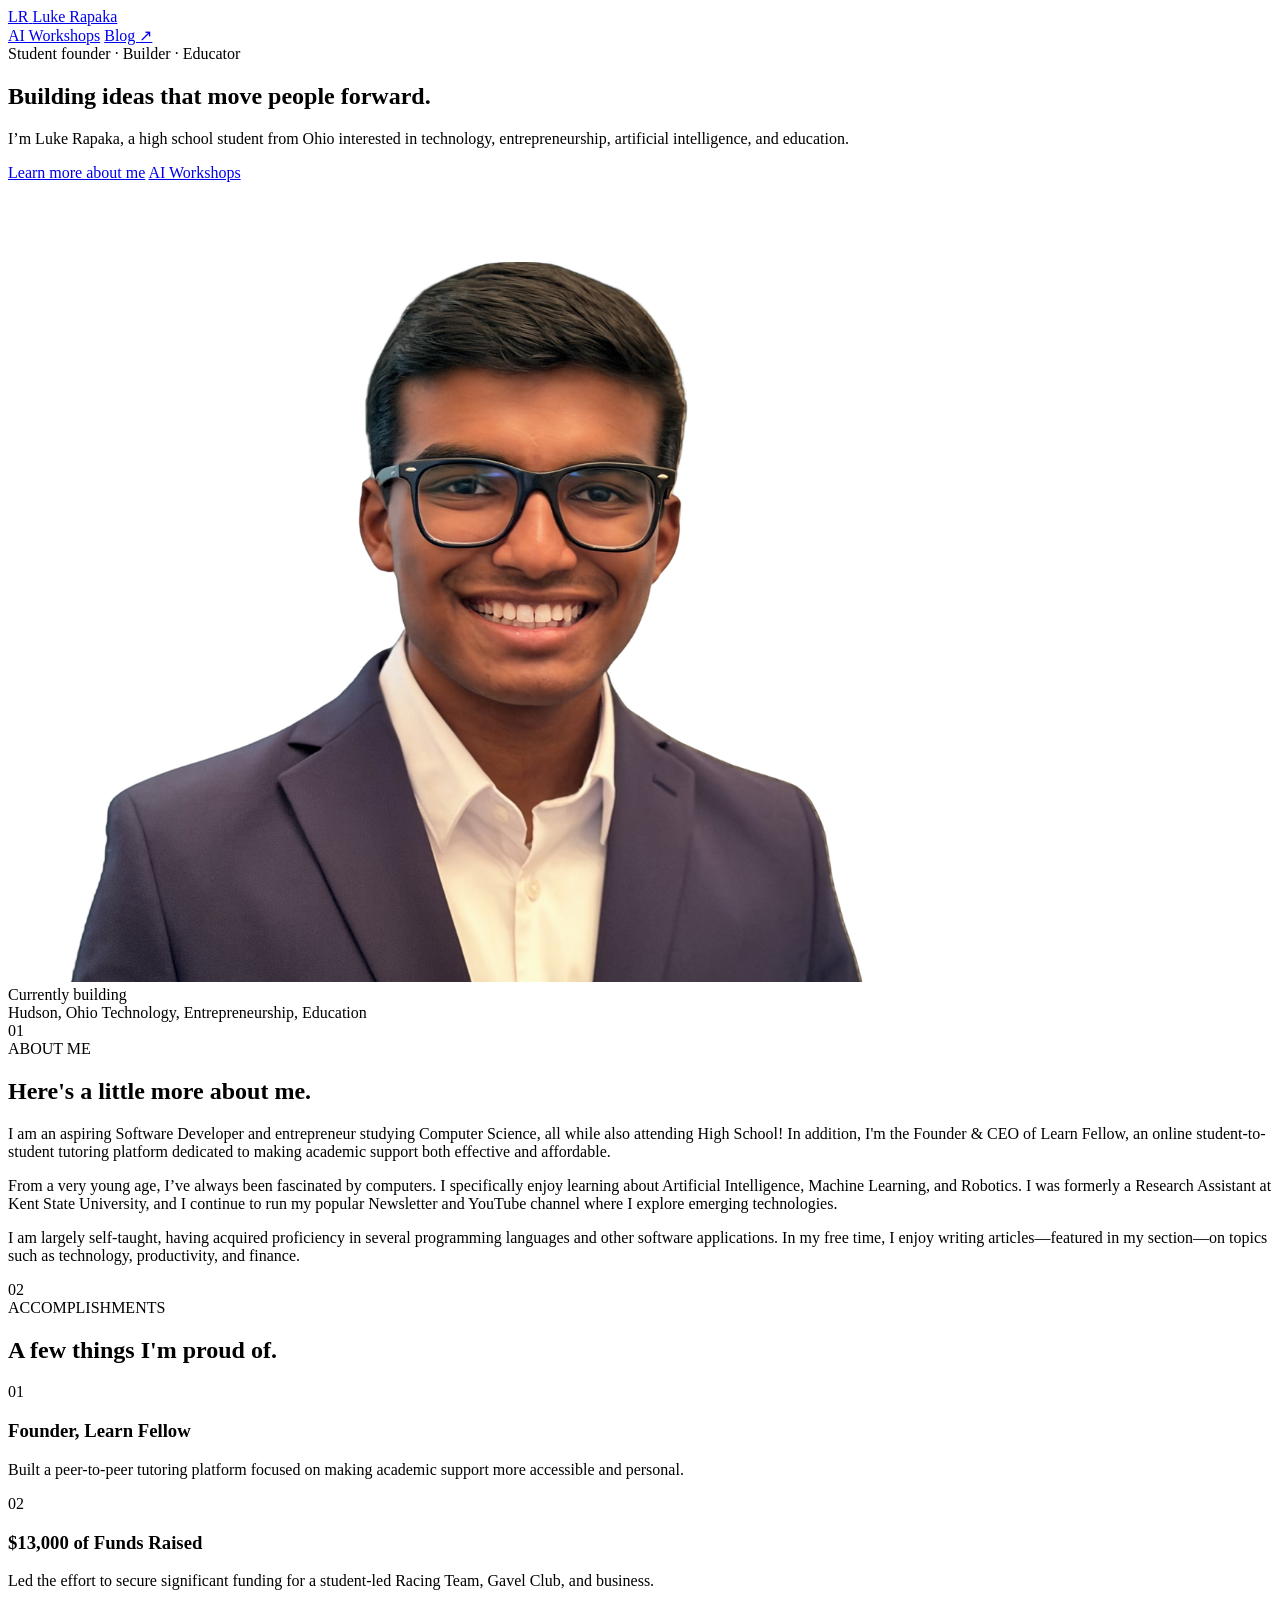
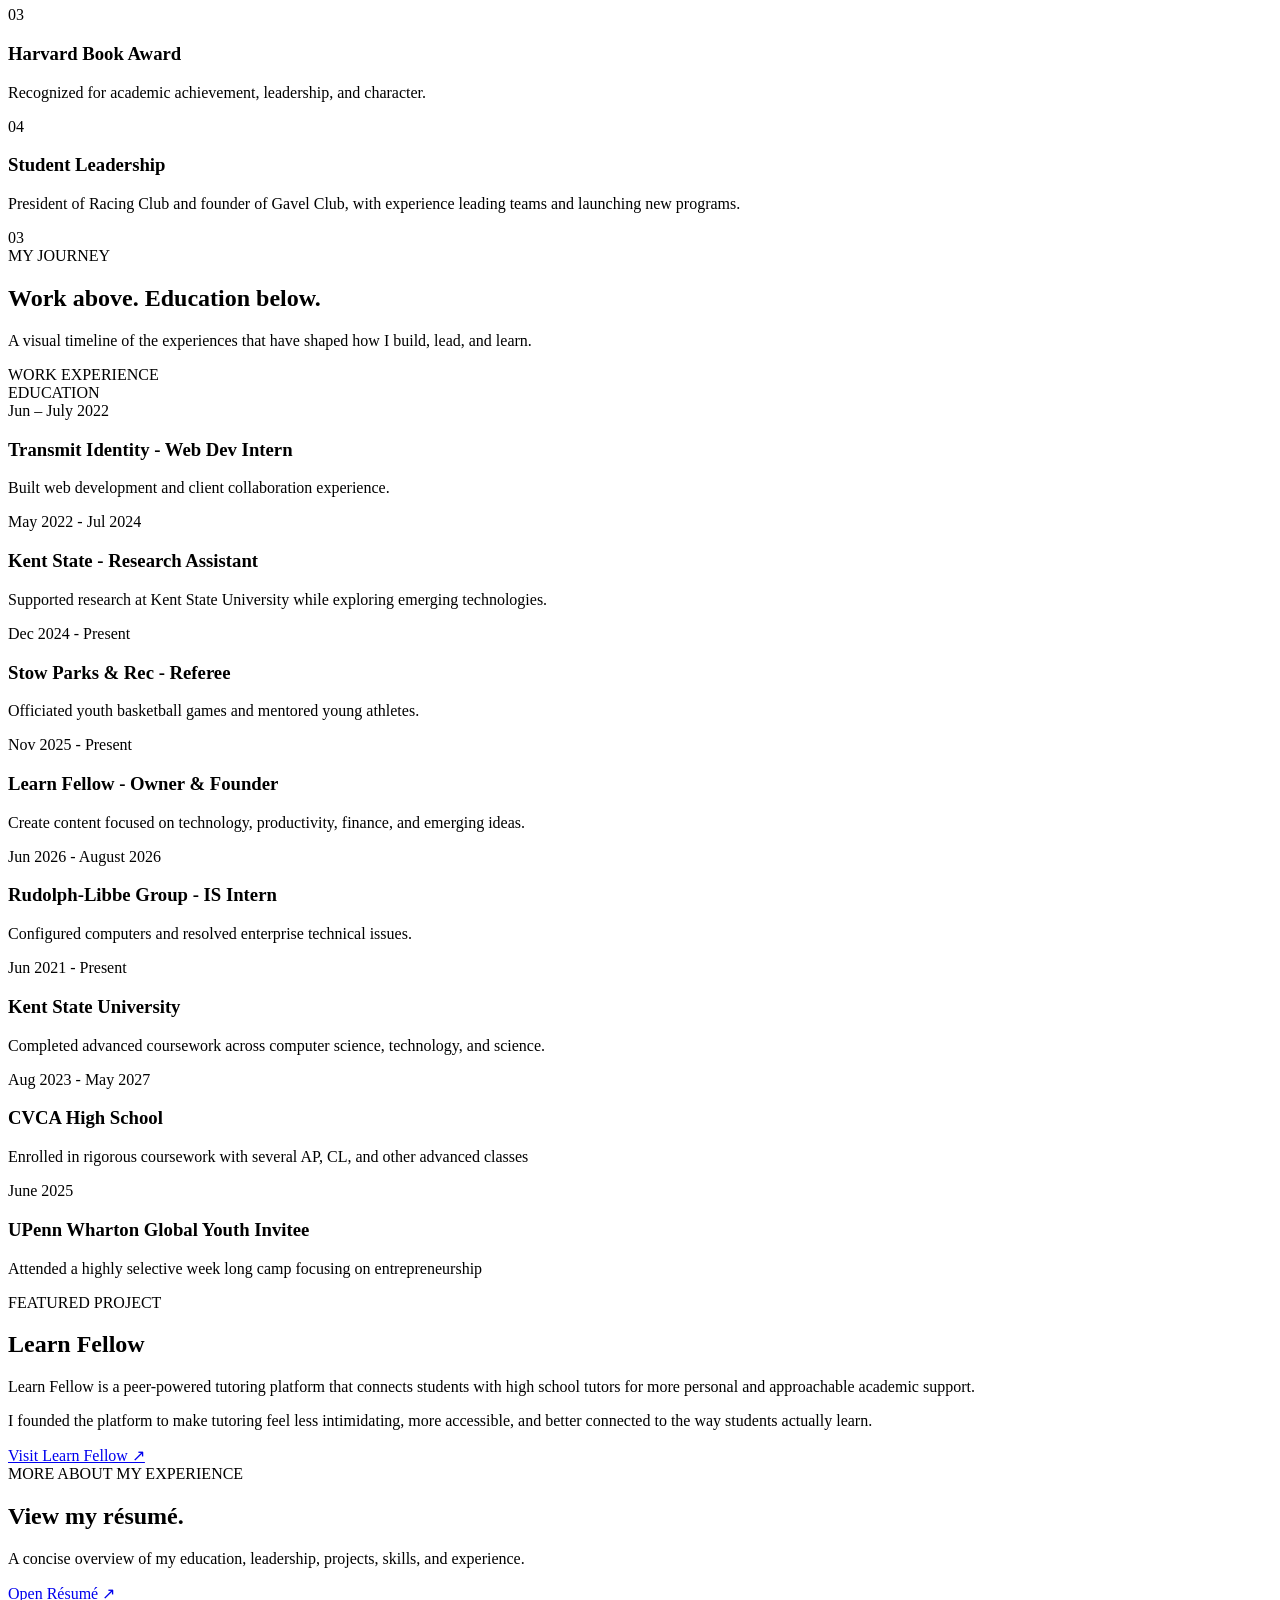
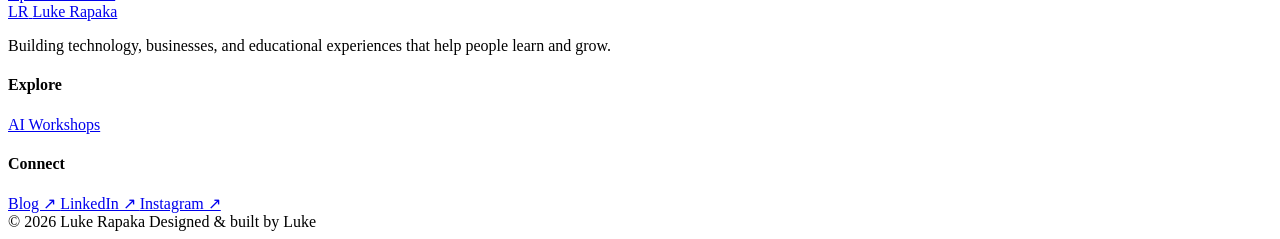
==== index.html @ b5f734d9 "Add files via upload" ====
<!DOCTYPE html>
<html lang="en">
<head>
  <meta charset="UTF-8" />
  <meta name="viewport" content="width=device-width, initial-scale=1.0" />
  <meta name="description" content="Luke Rapaka — student founder, builder, and educator." />
  <title>Luke Rapaka</title>

  <link rel="preconnect" href="https://fonts.googleapis.com" />
  <link rel="preconnect" href="https://fonts.gstatic.com" crossorigin />
  <link href="https://fonts.googleapis.com/css2?family=DM+Sans:wght@400;500;600;700&family=Space+Grotesk:wght@500;600;700&display=swap" rel="stylesheet" />
  <link rel="stylesheet" href="CSS/styles.css" />
</head>

<body>
  <div class="cursor-glow" aria-hidden="true"></div>

  <header class="site-header">
    <a class="brand" href="#top" aria-label="Luke Rapaka home">
      <span class="brand-mark">LR</span>
      <span>Luke Rapaka</span>
    </a>

    <nav>
      <a href="Pages/workshops.html">AI Workshops</a>
      <a href="https://lukearapaka.medium.com/" target="_blank" rel="noopener noreferrer">Blog ↗</a>
    </nav>
  </header>

  <main id="top">
    <section class="hero section-shell">
      <div class="hero-grid"></div>
      <div class="hero-orb orb-one"></div>
      <div class="hero-orb orb-two"></div>

      <div class="hero-content reveal">
        <div class="eyebrow">Student founder · Builder · Educator</div>

        <h1>
          Building ideas that
          <span>move people forward.</span>
        </h1>

        <p>
          I’m Luke Rapaka, a high school student from Ohio interested in
          technology, entrepreneurship, artificial intelligence, and education.
        </p>

        <div class="hero-actions">
          <a class="button button-primary" href="#about">Learn more about me</a>
          <a class="button button-secondary" href="workshops.html">AI Workshops</a>
        </div>
      </div>

      <div class="hero-profile reveal" data-delay="120">
        <div class="profile-frame">
          <div class="profile-accent profile-accent-one"></div>
          <div class="profile-accent profile-accent-two"></div>

          <!-- Put your photo in this folder and name it profile.jpg -->
          <img src="profile.png" alt="Portrait of Luke Rapaka" />

          <div class="profile-badge">
            <span class="profile-status"></span>
            Currently building
          </div>
        </div>

        <div class="profile-caption">
          <span>Hudson, Ohio</span>
          <span>Technology, Entrepreneurship, Education</span>
        </div>
      </div>
    </section>

    <section id="about" class="section section-shell">
      <div class="section-number reveal">01</div>

      <div class="split-layout">
        <div class="section-heading reveal">
          <span class="section-label">ABOUT ME</span>
          <h2>Here's a little more about me.</h2>
        </div>

        <div class="section-copy reveal" data-delay="100">
          <p class="lead">
            I am an aspiring Software Developer and entrepreneur studying Computer Science, all while also attending High School! In addition, I'm the Founder & CEO of Learn Fellow, an online student-to-student tutoring platform dedicated to making academic support both effective and affordable.

          </p>

          <p>
            From a very young age, I’ve always been fascinated by computers. I specifically enjoy learning about Artificial Intelligence, Machine Learning, and Robotics. I was formerly a Research Assistant at Kent State University, and I continue to run my popular Newsletter and YouTube channel where I explore emerging technologies.


          </p>

          <p>
            I am largely self-taught, having acquired proficiency in several programming languages and other software applications. In my free time, I enjoy writing articles—featured in my section—on topics such as technology, productivity, and finance.


          </p>
        </div>
      </div>
    </section>

    <section class="section section-shell accomplishments">
      <div class="section-number reveal">02</div>

      <div class="section-heading narrow reveal">
        <span class="section-label">ACCOMPLISHMENTS</span>
        <h2>A few things I'm proud of.</h2>
      </div>

      <div class="accomplishment-grid">
        <article class="accomplishment-card reveal">
          <span class="card-index">01</span>
          <h3>Founder, Learn Fellow</h3>
          <p>
            Built a peer-to-peer tutoring platform focused on making academic
            support more accessible and personal.
          </p>
        </article>

        <article class="accomplishment-card reveal" data-delay="70">
          <span class="card-index">02</span>
          <h3>$13,000 of Funds Raised</h3>
          <p>
            Led the effort to secure significant funding for a student-led
            Racing Team, Gavel Club, and business.
          </p>
        </article>

        <article class="accomplishment-card reveal" data-delay="140">
          <span class="card-index">03</span>
          <h3>Harvard Book Award</h3>
          <p>
            Recognized for academic achievement, leadership, and character.
          </p>
        </article>

        <article class="accomplishment-card reveal" data-delay="210">
          <span class="card-index">04</span>
          <h3>Student Leadership</h3>
          <p>
            President of Racing Club and founder of Gavel Club, with experience
            leading teams and launching new programs.
          </p>
        </article>
      </div>
    </section>


    <section class="timeline-section section-shell">
      <div class="section-number reveal">03</div>

      <div class="section-heading narrow reveal">
        <span class="section-label">MY JOURNEY</span>
        <h2>Work above. Education below.</h2>
        <p class="timeline-intro">
          A visual timeline of the experiences that have shaped how I build,
          lead, and learn.
        </p>
      </div>

      <div class="dual-timeline reveal" data-delay="100">
        <div class="timeline-label timeline-label-work">WORK EXPERIENCE</div>
        <div class="timeline-label timeline-label-education">EDUCATION</div>

        <div class="timeline-axis" aria-hidden="true"></div>

        <article class="timeline-event work-event event-1">
          <div class="event-card">
            <span class="event-date">Jun – July 2022</span>
            <h3>Transmit Identity - Web Dev Intern</h3>
            <p>Built web development and client collaboration experience.</p>
          </div>
          <div class="event-stem"></div>
          <div class="event-dot"></div>
        </article>

        <article class="timeline-event work-event event-2">
          <div class="event-card">
            <span class="event-date">May 2022 - Jul 2024</span>
            <h3>Kent State - Research Assistant</h3>
            <p>Supported research at Kent State University while exploring emerging technologies.</p>
          </div>
          <div class="event-stem"></div>
          <div class="event-dot"></div>
        </article>

        <article class="timeline-event work-event event-3">
          <div class="event-card">
            <span class="event-date">Dec 2024 - Present</span>
            <h3>Stow Parks & Rec - Referee</h3>
            <p>Officiated youth basketball games and mentored young athletes.</p>
          </div>
          <div class="event-stem"></div>
          <div class="event-dot"></div>
        </article>

        <article class="timeline-event work-event event-4">
          <div class="event-card">
            <span class="event-date">Nov 2025 - Present</span>
            <h3>Learn Fellow - Owner & Founder</h3>
            <p>Create content focused on technology, productivity, finance, and emerging ideas.</p>
          </div>
          <div class="event-stem"></div>
          <div class="event-dot"></div>
        </article>

        <article class="timeline-event work-event event-5">
          <div class="event-card">
            <span class="event-date">Jun 2026 - August 2026</span>
            <h3>Rudolph-Libbe Group - IS Intern</h3>
            <p>Configured computers and resolved enterprise technical issues.</p>
          </div>
          <div class="event-stem"></div>
          <div class="event-dot"></div>
        </article>

     

        <article class="timeline-event education-event event-2">
          <div class="event-dot"></div>
          <div class="event-stem"></div>
          <div class="event-card">
            <span class="event-date">Jun 2021 - Present</span>
            <h3>Kent State University</h3>
            <p>Completed advanced coursework across computer science, technology, and science.</p>
          </div>
        </article>

        <article class="timeline-event education-event event-3">
          <div class="event-dot"></div>
          <div class="event-stem"></div>
          <div class="event-card">
            <span class="event-date">Aug 2023 - May 2027</span>
            <h3>CVCA High School</h3>
            <p>Enrolled in rigorous coursework with several AP, CL, and other advanced classes</p>
          </div>
        </article>

        <article class="timeline-event education-event event-4">
          <div class="event-dot"></div>
          <div class="event-stem"></div>
          <div class="event-card">
            <span class="event-date">June 2025</span>
            <h3>UPenn Wharton Global Youth Invitee</h3>
            <p>Attended a highly selective week long camp focusing on entrepreneurship</p>
          </div>
        </article>

           </div>
    </section>


    <section class="section section-shell learn-fellow-section">
      <div class="learn-fellow-card reveal">
        <div class="learn-fellow-copy">
          <span class="section-label">FEATURED PROJECT</span>
          <h2>Learn Fellow</h2>

          <p>
            Learn Fellow is a peer-powered tutoring platform that connects
            students with high school tutors for more personal and approachable
            academic support.
          </p>

          <p>
            I founded the platform to make tutoring feel less intimidating,
            more accessible, and better connected to the way students actually
            learn.
          </p>

          <a class="button button-dark" href="https://learnfellow.com" target="_blank" rel="noopener noreferrer">
            Visit Learn Fellow ↗
          </a>
        </div>

        <div class="learn-fellow-visual">
          <div class="browser-window">
            <div class="browser-bar">
              <span></span><span></span><span></span>
            </div>

            <div class="browser-content">
              <div class="mock-nav"></div>
              <div class="mock-title"></div>
              <div class="mock-title short"></div>
              <div class="mock-button"></div>

              <div class="mock-grid">
                <i></i><i></i><i></i>
              </div>
            </div>
          </div>
        </div>
      </div>
    </section>

    <section class="resume-section section-shell">
      <div class="resume-card reveal">
        <div>
          <span class="section-label">MORE ABOUT MY EXPERIENCE</span>
          <h2>View my résumé.</h2>
          <p>
            A concise overview of my education, leadership, projects, skills,
            and experience.
          </p>
        </div>

        <!-- Replace resume.pdf with the exact name of your résumé file. -->
        <a class="button button-primary" href="Pages/resume.html" target="_blank" rel="noopener noreferrer">
          Open Résumé ↗
        </a>
      </div>
    </section>
  </main>

<footer class="site-footer">
  <div class="footer-top">

    <div class="footer-brand">
      <a class="brand" href="#top">
        <span class="brand-mark">LR</span>
        <span>Luke Rapaka</span>
      </a>

      <p>
        Building technology, businesses, and educational experiences
        that help people learn and grow.
      </p>
    </div>

    <div class="footer-links">
      <h4>Explore</h4>

      <a href="workshops.html">AI Workshops</a>
    </div>

    <div class="footer-social">
      <h4>Connect</h4>

	<a
        href="https://lukearapaka.medium.com/"
        target="_blank"
        rel="noopener noreferrer"
      >
        Blog ↗
      </a>

      <a
        href="https://www.linkedin.com/in/lukerapaka/"
        target="_blank"
        rel="noopener noreferrer"
      >
        LinkedIn ↗
      </a>

      <a
        href="https://www.instagram.com/lukerapaka?utm_source=qr"
        target="_blank"
        rel="noopener noreferrer"
      >
        Instagram ↗
      </a>
    </div>

  </div>

  <div class="footer-bottom">
    <span>© <span id="year"></span> Luke Rapaka</span>
    <span>Designed &amp; built by Luke</span>
  </div>
</footer>
  <script src="script.js"></script>
</body>
</html>
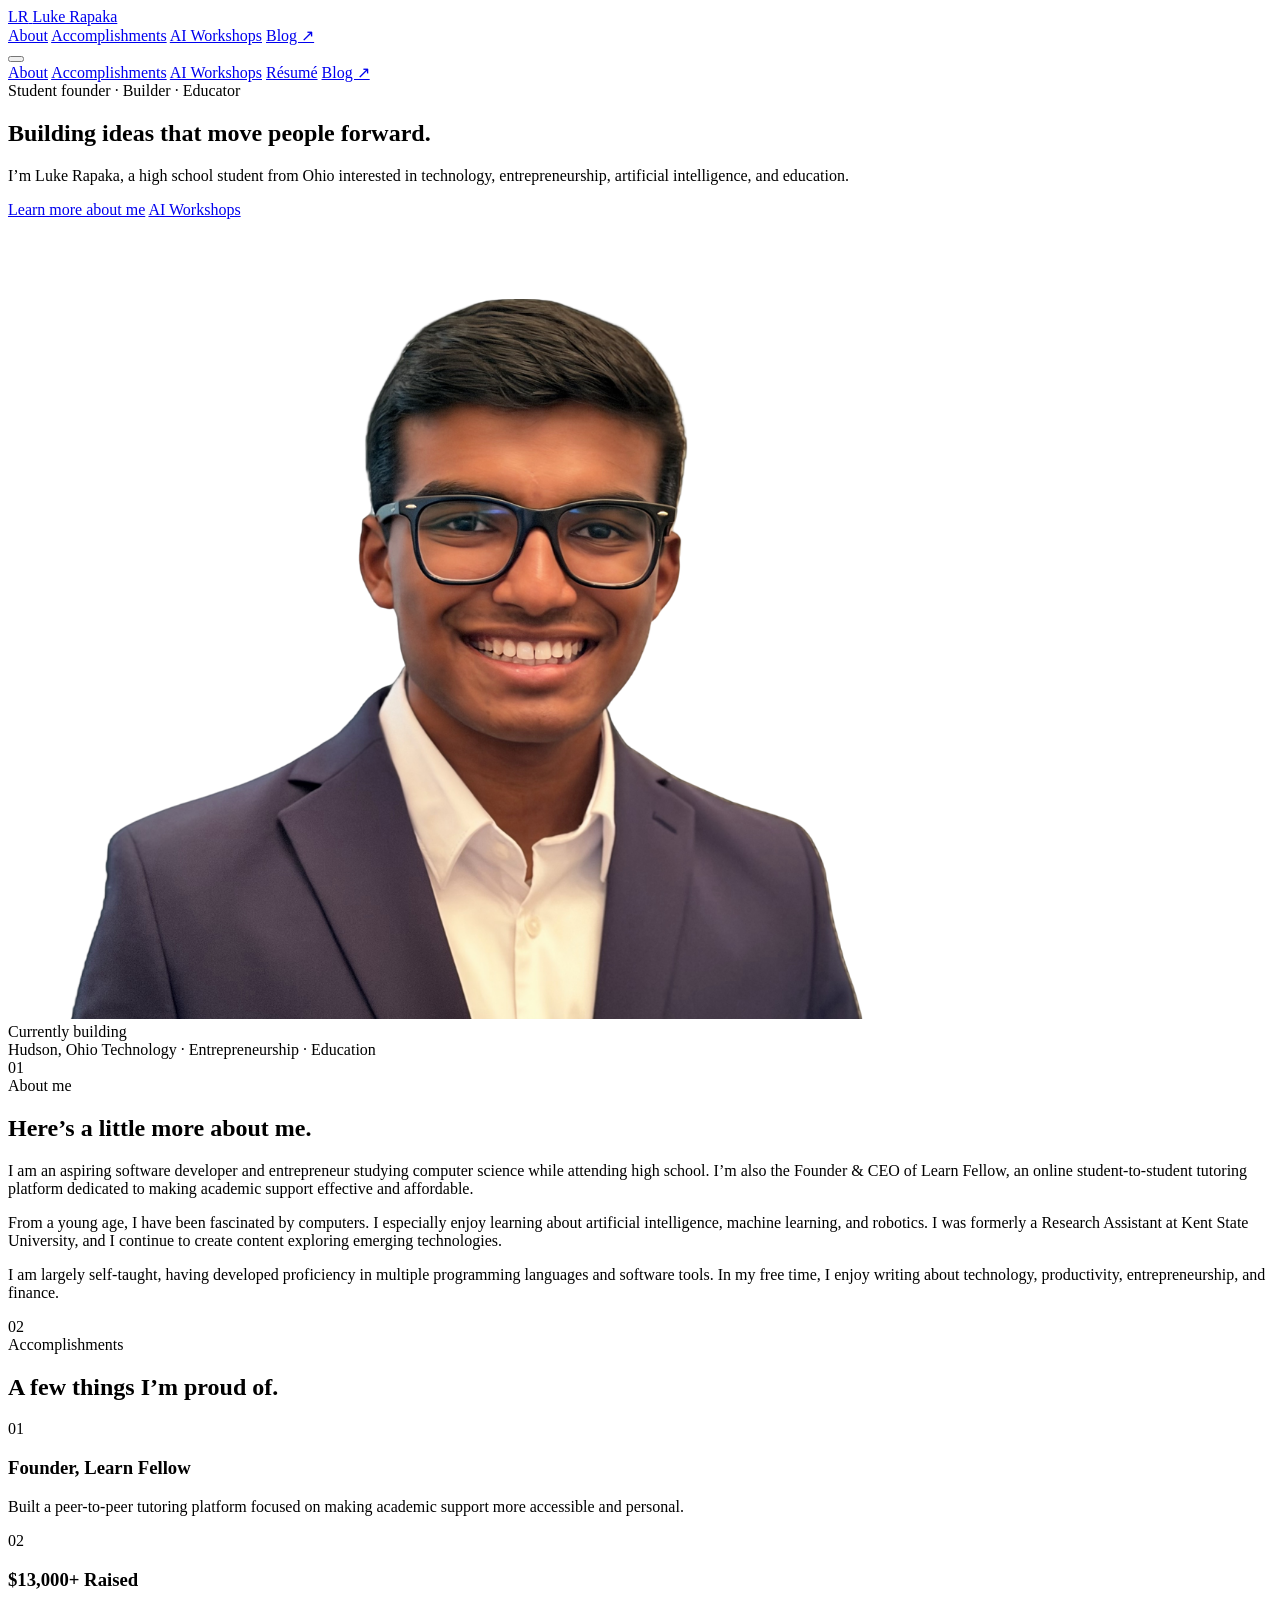
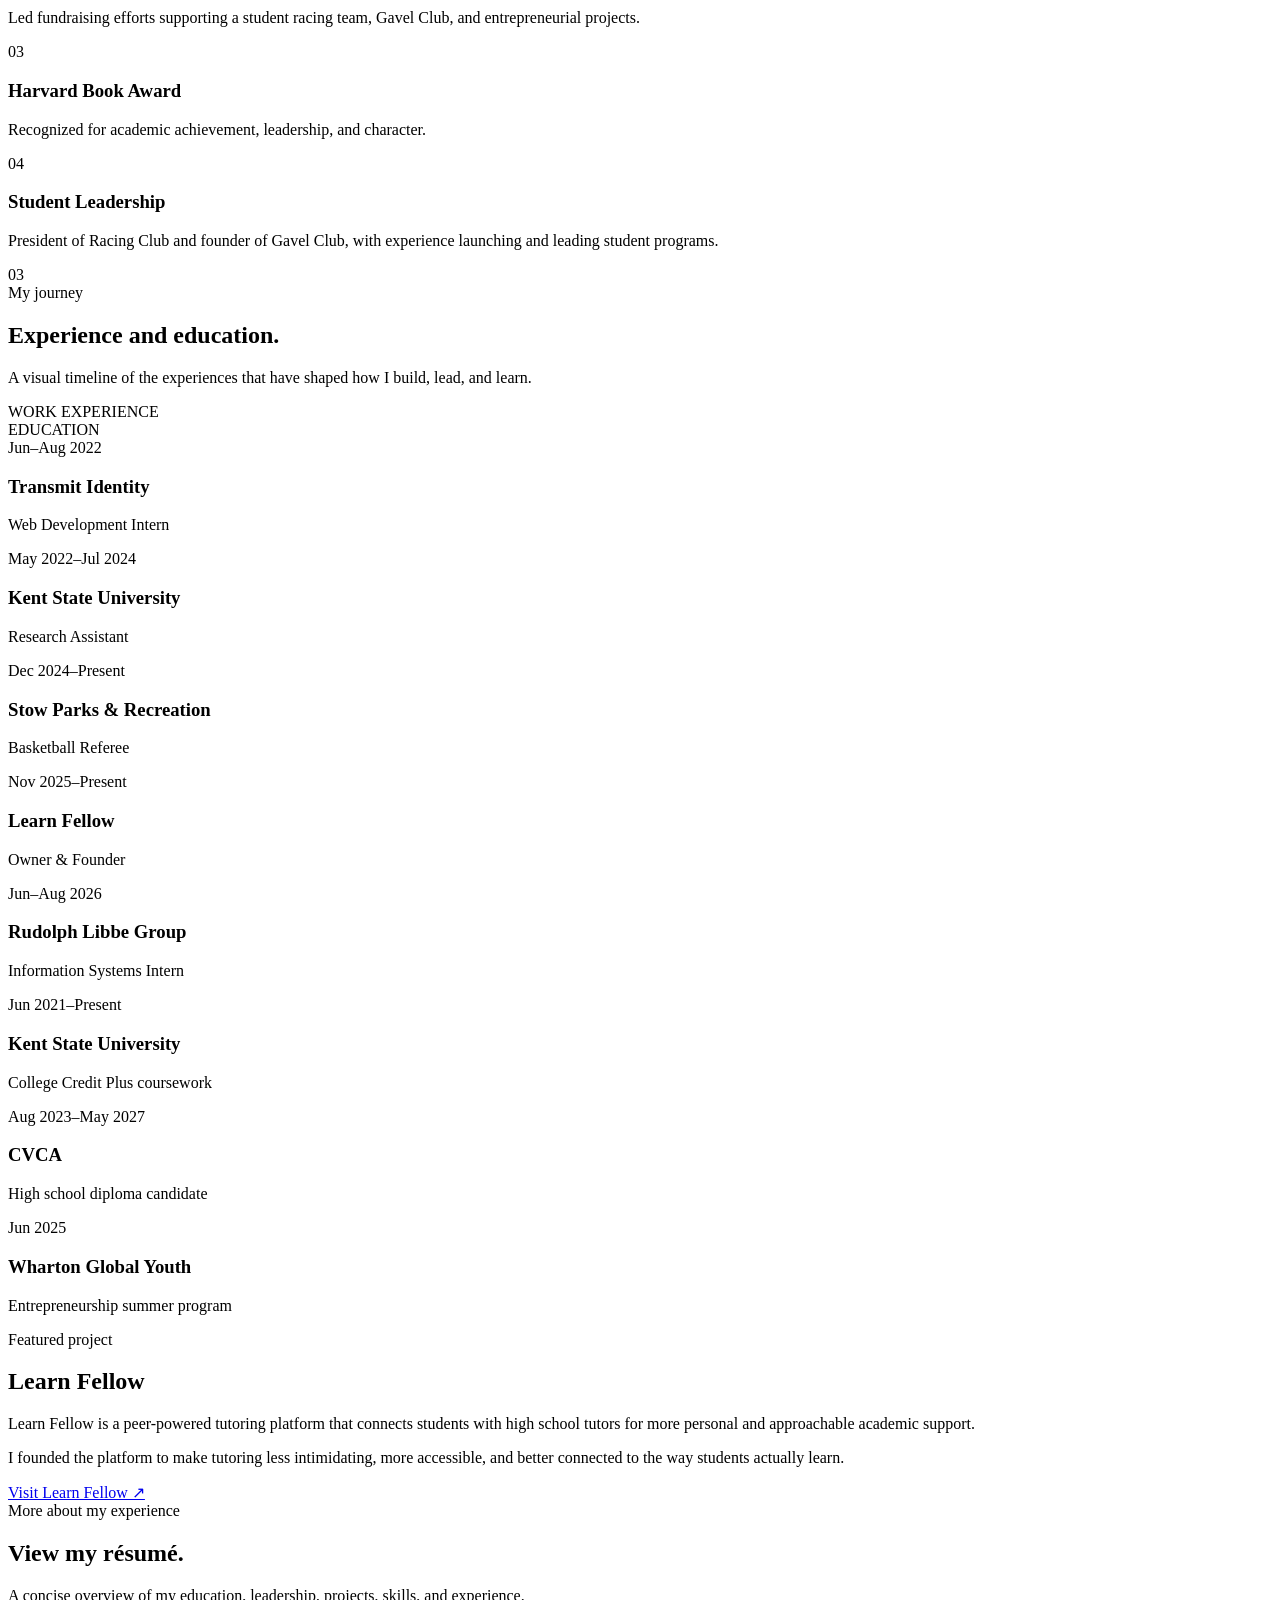
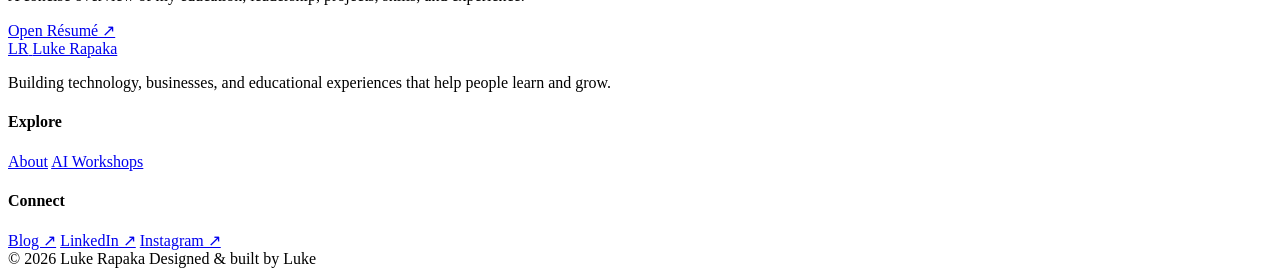
==== commit 59450ea6: "Add files via upload" ====
--- a/index.html
+++ b/index.html
@@ -18,14 +18,28 @@
   <header class="site-header">
     <a class="brand" href="#top" aria-label="Luke Rapaka home">
       <span class="brand-mark">LR</span>
-      <span>Luke Rapaka</span>
+      <span class="brand-name">Luke Rapaka</span>
     </a>
 
-    <nav>
+    <nav class="desktop-nav" aria-label="Main navigation">
+      <a href="#about">About</a>
+      <a href="#accomplishments">Accomplishments</a>
       <a href="Pages/workshops.html">AI Workshops</a>
       <a href="https://lukearapaka.medium.com/" target="_blank" rel="noopener noreferrer">Blog ↗</a>
     </nav>
+
+    <button class="menu-toggle" type="button" aria-label="Open menu" aria-expanded="false">
+      <span></span><span></span><span></span>
+    </button>
   </header>
+
+  <nav class="mobile-menu" aria-label="Mobile navigation">
+    <a href="#about">About</a>
+    <a href="#accomplishments">Accomplishments</a>
+    <a href="Pages/workshops.html">AI Workshops</a>
+    <a href="Pages/resume.html">Résumé</a>
+    <a href="https://lukearapaka.medium.com/" target="_blank" rel="noopener noreferrer">Blog ↗</a>
+  </nav>
 
   <main id="top">
     <section class="hero section-shell">
@@ -48,16 +62,12 @@
 
         <div class="hero-actions">
           <a class="button button-primary" href="#about">Learn more about me</a>
-          <a class="button button-secondary" href="workshops.html">AI Workshops</a>
+          <a class="button button-secondary" href="Pages/workshops.html">AI Workshops</a>
         </div>
       </div>
 
       <div class="hero-profile reveal" data-delay="120">
         <div class="profile-frame">
-          <div class="profile-accent profile-accent-one"></div>
-          <div class="profile-accent profile-accent-two"></div>
-
-          <!-- Put your photo in this folder and name it profile.jpg -->
           <img src="profile.png" alt="Portrait of Luke Rapaka" />
 
           <div class="profile-badge">
@@ -68,7 +78,7 @@
 
         <div class="profile-caption">
           <span>Hudson, Ohio</span>
-          <span>Technology, Entrepreneurship, Education</span>
+          <span>Technology · Entrepreneurship · Education</span>
         </div>
       </div>
     </section>
@@ -78,220 +88,177 @@
 
       <div class="split-layout">
         <div class="section-heading reveal">
-          <span class="section-label">ABOUT ME</span>
-          <h2>Here's a little more about me.</h2>
+          <span class="section-label">About me</span>
+          <h2>Here’s a little more about me.</h2>
         </div>
 
         <div class="section-copy reveal" data-delay="100">
           <p class="lead">
-            I am an aspiring Software Developer and entrepreneur studying Computer Science, all while also attending High School! In addition, I'm the Founder & CEO of Learn Fellow, an online student-to-student tutoring platform dedicated to making academic support both effective and affordable.
-
+            I am an aspiring software developer and entrepreneur studying computer science while attending high school. I’m also the Founder &amp; CEO of Learn Fellow, an online student-to-student tutoring platform dedicated to making academic support effective and affordable.
           </p>
 
           <p>
-            From a very young age, I’ve always been fascinated by computers. I specifically enjoy learning about Artificial Intelligence, Machine Learning, and Robotics. I was formerly a Research Assistant at Kent State University, and I continue to run my popular Newsletter and YouTube channel where I explore emerging technologies.
-
-
+            From a young age, I have been fascinated by computers. I especially enjoy learning about artificial intelligence, machine learning, and robotics. I was formerly a Research Assistant at Kent State University, and I continue to create content exploring emerging technologies.
           </p>
 
           <p>
-            I am largely self-taught, having acquired proficiency in several programming languages and other software applications. In my free time, I enjoy writing articles—featured in my section—on topics such as technology, productivity, and finance.
-
-
-          </p>
-        </div>
-      </div>
-    </section>
-
-    <section class="section section-shell accomplishments">
+            I am largely self-taught, having developed proficiency in multiple programming languages and software tools. In my free time, I enjoy writing about technology, productivity, entrepreneurship, and finance.
+          </p>
+        </div>
+      </div>
+    </section>
+
+    <section id="accomplishments" class="section section-shell accomplishments">
       <div class="section-number reveal">02</div>
 
       <div class="section-heading narrow reveal">
-        <span class="section-label">ACCOMPLISHMENTS</span>
-        <h2>A few things I'm proud of.</h2>
+        <span class="section-label">Accomplishments</span>
+        <h2>A few things I’m proud of.</h2>
       </div>
 
       <div class="accomplishment-grid">
         <article class="accomplishment-card reveal">
           <span class="card-index">01</span>
           <h3>Founder, Learn Fellow</h3>
-          <p>
-            Built a peer-to-peer tutoring platform focused on making academic
-            support more accessible and personal.
-          </p>
+          <p>Built a peer-to-peer tutoring platform focused on making academic support more accessible and personal.</p>
         </article>
 
         <article class="accomplishment-card reveal" data-delay="70">
           <span class="card-index">02</span>
-          <h3>$13,000 of Funds Raised</h3>
-          <p>
-            Led the effort to secure significant funding for a student-led
-            Racing Team, Gavel Club, and business.
-          </p>
+          <h3>$13,000+ Raised</h3>
+          <p>Led fundraising efforts supporting a student racing team, Gavel Club, and entrepreneurial projects.</p>
         </article>
 
         <article class="accomplishment-card reveal" data-delay="140">
           <span class="card-index">03</span>
           <h3>Harvard Book Award</h3>
-          <p>
-            Recognized for academic achievement, leadership, and character.
-          </p>
+          <p>Recognized for academic achievement, leadership, and character.</p>
         </article>
 
         <article class="accomplishment-card reveal" data-delay="210">
           <span class="card-index">04</span>
           <h3>Student Leadership</h3>
-          <p>
-            President of Racing Club and founder of Gavel Club, with experience
-            leading teams and launching new programs.
-          </p>
-        </article>
-      </div>
-    </section>
-
+          <p>President of Racing Club and founder of Gavel Club, with experience launching and leading student programs.</p>
+        </article>
+      </div>
+    </section>
 
     <section class="timeline-section section-shell">
       <div class="section-number reveal">03</div>
 
       <div class="section-heading narrow reveal">
-        <span class="section-label">MY JOURNEY</span>
-        <h2>Work above. Education below.</h2>
+        <span class="section-label">My journey</span>
+        <h2>Experience and education.</h2>
         <p class="timeline-intro">
-          A visual timeline of the experiences that have shaped how I build,
-          lead, and learn.
+          A visual timeline of the experiences that have shaped how I build, lead, and learn.
         </p>
       </div>
 
       <div class="dual-timeline reveal" data-delay="100">
         <div class="timeline-label timeline-label-work">WORK EXPERIENCE</div>
         <div class="timeline-label timeline-label-education">EDUCATION</div>
-
         <div class="timeline-axis" aria-hidden="true"></div>
 
         <article class="timeline-event work-event event-1">
           <div class="event-card">
-            <span class="event-date">Jun – July 2022</span>
-            <h3>Transmit Identity - Web Dev Intern</h3>
-            <p>Built web development and client collaboration experience.</p>
-          </div>
-          <div class="event-stem"></div>
-          <div class="event-dot"></div>
+            <span class="event-date">Jun–Aug 2022</span>
+            <h3>Transmit Identity</h3>
+            <p>Web Development Intern</p>
+          </div>
+          <div class="event-stem"></div><div class="event-dot"></div>
         </article>
 
         <article class="timeline-event work-event event-2">
           <div class="event-card">
-            <span class="event-date">May 2022 - Jul 2024</span>
-            <h3>Kent State - Research Assistant</h3>
-            <p>Supported research at Kent State University while exploring emerging technologies.</p>
-          </div>
-          <div class="event-stem"></div>
-          <div class="event-dot"></div>
+            <span class="event-date">May 2022–Jul 2024</span>
+            <h3>Kent State University</h3>
+            <p>Research Assistant</p>
+          </div>
+          <div class="event-stem"></div><div class="event-dot"></div>
         </article>
 
         <article class="timeline-event work-event event-3">
           <div class="event-card">
-            <span class="event-date">Dec 2024 - Present</span>
-            <h3>Stow Parks & Rec - Referee</h3>
-            <p>Officiated youth basketball games and mentored young athletes.</p>
-          </div>
-          <div class="event-stem"></div>
-          <div class="event-dot"></div>
+            <span class="event-date">Dec 2024–Present</span>
+            <h3>Stow Parks &amp; Recreation</h3>
+            <p>Basketball Referee</p>
+          </div>
+          <div class="event-stem"></div><div class="event-dot"></div>
         </article>
 
         <article class="timeline-event work-event event-4">
           <div class="event-card">
-            <span class="event-date">Nov 2025 - Present</span>
-            <h3>Learn Fellow - Owner & Founder</h3>
-            <p>Create content focused on technology, productivity, finance, and emerging ideas.</p>
-          </div>
-          <div class="event-stem"></div>
-          <div class="event-dot"></div>
+            <span class="event-date">Nov 2025–Present</span>
+            <h3>Learn Fellow</h3>
+            <p>Owner &amp; Founder</p>
+          </div>
+          <div class="event-stem"></div><div class="event-dot"></div>
         </article>
 
         <article class="timeline-event work-event event-5">
           <div class="event-card">
-            <span class="event-date">Jun 2026 - August 2026</span>
-            <h3>Rudolph-Libbe Group - IS Intern</h3>
-            <p>Configured computers and resolved enterprise technical issues.</p>
-          </div>
-          <div class="event-stem"></div>
-          <div class="event-dot"></div>
-        </article>
-
-     
+            <span class="event-date">Jun–Aug 2026</span>
+            <h3>Rudolph Libbe Group</h3>
+            <p>Information Systems Intern</p>
+          </div>
+          <div class="event-stem"></div><div class="event-dot"></div>
+        </article>
 
         <article class="timeline-event education-event event-2">
-          <div class="event-dot"></div>
-          <div class="event-stem"></div>
-          <div class="event-card">
-            <span class="event-date">Jun 2021 - Present</span>
+          <div class="event-dot"></div><div class="event-stem"></div>
+          <div class="event-card">
+            <span class="event-date">Jun 2021–Present</span>
             <h3>Kent State University</h3>
-            <p>Completed advanced coursework across computer science, technology, and science.</p>
+            <p>College Credit Plus coursework</p>
           </div>
         </article>
 
         <article class="timeline-event education-event event-3">
-          <div class="event-dot"></div>
-          <div class="event-stem"></div>
-          <div class="event-card">
-            <span class="event-date">Aug 2023 - May 2027</span>
-            <h3>CVCA High School</h3>
-            <p>Enrolled in rigorous coursework with several AP, CL, and other advanced classes</p>
+          <div class="event-dot"></div><div class="event-stem"></div>
+          <div class="event-card">
+            <span class="event-date">Aug 2023–May 2027</span>
+            <h3>CVCA</h3>
+            <p>High school diploma candidate</p>
           </div>
         </article>
 
         <article class="timeline-event education-event event-4">
-          <div class="event-dot"></div>
-          <div class="event-stem"></div>
-          <div class="event-card">
-            <span class="event-date">June 2025</span>
-            <h3>UPenn Wharton Global Youth Invitee</h3>
-            <p>Attended a highly selective week long camp focusing on entrepreneurship</p>
-          </div>
-        </article>
-
-           </div>
-    </section>
-
+          <div class="event-dot"></div><div class="event-stem"></div>
+          <div class="event-card">
+            <span class="event-date">Jun 2025</span>
+            <h3>Wharton Global Youth</h3>
+            <p>Entrepreneurship summer program</p>
+          </div>
+        </article>
+      </div>
+    </section>
 
     <section class="section section-shell learn-fellow-section">
       <div class="learn-fellow-card reveal">
         <div class="learn-fellow-copy">
-          <span class="section-label">FEATURED PROJECT</span>
+          <span class="section-label">Featured project</span>
           <h2>Learn Fellow</h2>
 
           <p>
-            Learn Fellow is a peer-powered tutoring platform that connects
-            students with high school tutors for more personal and approachable
-            academic support.
+            Learn Fellow is a peer-powered tutoring platform that connects students with high school tutors for more personal and approachable academic support.
           </p>
 
           <p>
-            I founded the platform to make tutoring feel less intimidating,
-            more accessible, and better connected to the way students actually
-            learn.
-          </p>
-
-          <a class="button button-dark" href="https://learnfellow.com" target="_blank" rel="noopener noreferrer">
-            Visit Learn Fellow ↗
-          </a>
-        </div>
-
-        <div class="learn-fellow-visual">
+            I founded the platform to make tutoring less intimidating, more accessible, and better connected to the way students actually learn.
+          </p>
+
+          <a class="button button-dark" href="https://learnfellow.com" target="_blank" rel="noopener noreferrer">Visit Learn Fellow ↗</a>
+        </div>
+
+        <div class="learn-fellow-visual" aria-hidden="true">
           <div class="browser-window">
-            <div class="browser-bar">
-              <span></span><span></span><span></span>
-            </div>
-
+            <div class="browser-bar"><span></span><span></span><span></span></div>
             <div class="browser-content">
               <div class="mock-nav"></div>
               <div class="mock-title"></div>
               <div class="mock-title short"></div>
               <div class="mock-button"></div>
-
-              <div class="mock-grid">
-                <i></i><i></i><i></i>
-              </div>
+              <div class="mock-grid"><i></i><i></i><i></i></div>
             </div>
           </div>
         </div>
@@ -301,78 +268,46 @@
     <section class="resume-section section-shell">
       <div class="resume-card reveal">
         <div>
-          <span class="section-label">MORE ABOUT MY EXPERIENCE</span>
+          <span class="section-label">More about my experience</span>
           <h2>View my résumé.</h2>
-          <p>
-            A concise overview of my education, leadership, projects, skills,
-            and experience.
-          </p>
-        </div>
-
-        <!-- Replace resume.pdf with the exact name of your résumé file. -->
-        <a class="button button-primary" href="Pages/resume.html" target="_blank" rel="noopener noreferrer">
-          Open Résumé ↗
+          <p>A concise overview of my education, leadership, projects, skills, and experience.</p>
+        </div>
+
+        <a class="button button-primary" href="Pages/resume.html">Open Résumé ↗</a>
+      </div>
+    </section>
+  </main>
+
+  <footer class="site-footer">
+    <div class="footer-top">
+      <div class="footer-brand">
+        <a class="brand" href="#top">
+          <span class="brand-mark">LR</span>
+          <span>Luke Rapaka</span>
         </a>
-      </div>
-    </section>
-  </main>
-
-<footer class="site-footer">
-  <div class="footer-top">
-
-    <div class="footer-brand">
-      <a class="brand" href="#top">
-        <span class="brand-mark">LR</span>
-        <span>Luke Rapaka</span>
-      </a>
-
-      <p>
-        Building technology, businesses, and educational experiences
-        that help people learn and grow.
-      </p>
+        <p>Building technology, businesses, and educational experiences that help people learn and grow.</p>
+      </div>
+
+      <div class="footer-links">
+        <h4>Explore</h4>
+        <a href="#about">About</a>
+        <a href="Pages/workshops.html">AI Workshops</a>
+      </div>
+
+      <div class="footer-social">
+        <h4>Connect</h4>
+        <a href="https://lukearapaka.medium.com/" target="_blank" rel="noopener noreferrer">Blog ↗</a>
+        <a href="https://www.linkedin.com/in/lukerapaka/" target="_blank" rel="noopener noreferrer">LinkedIn ↗</a>
+        <a href="https://www.instagram.com/lukerapaka" target="_blank" rel="noopener noreferrer">Instagram ↗</a>
+      </div>
     </div>
 
-    <div class="footer-links">
-      <h4>Explore</h4>
-
-      <a href="workshops.html">AI Workshops</a>
+    <div class="footer-bottom">
+      <span>© <span class="current-year"></span> Luke Rapaka</span>
+      <span>Designed &amp; built by Luke</span>
     </div>
-
-    <div class="footer-social">
-      <h4>Connect</h4>
-
-	<a
-        href="https://lukearapaka.medium.com/"
-        target="_blank"
-        rel="noopener noreferrer"
-      >
-        Blog ↗
-      </a>
-
-      <a
-        href="https://www.linkedin.com/in/lukerapaka/"
-        target="_blank"
-        rel="noopener noreferrer"
-      >
-        LinkedIn ↗
-      </a>
-
-      <a
-        href="https://www.instagram.com/lukerapaka?utm_source=qr"
-        target="_blank"
-        rel="noopener noreferrer"
-      >
-        Instagram ↗
-      </a>
-    </div>
-
-  </div>
-
-  <div class="footer-bottom">
-    <span>© <span id="year"></span> Luke Rapaka</span>
-    <span>Designed &amp; built by Luke</span>
-  </div>
-</footer>
+  </footer>
+
   <script src="script.js"></script>
 </body>
 </html>
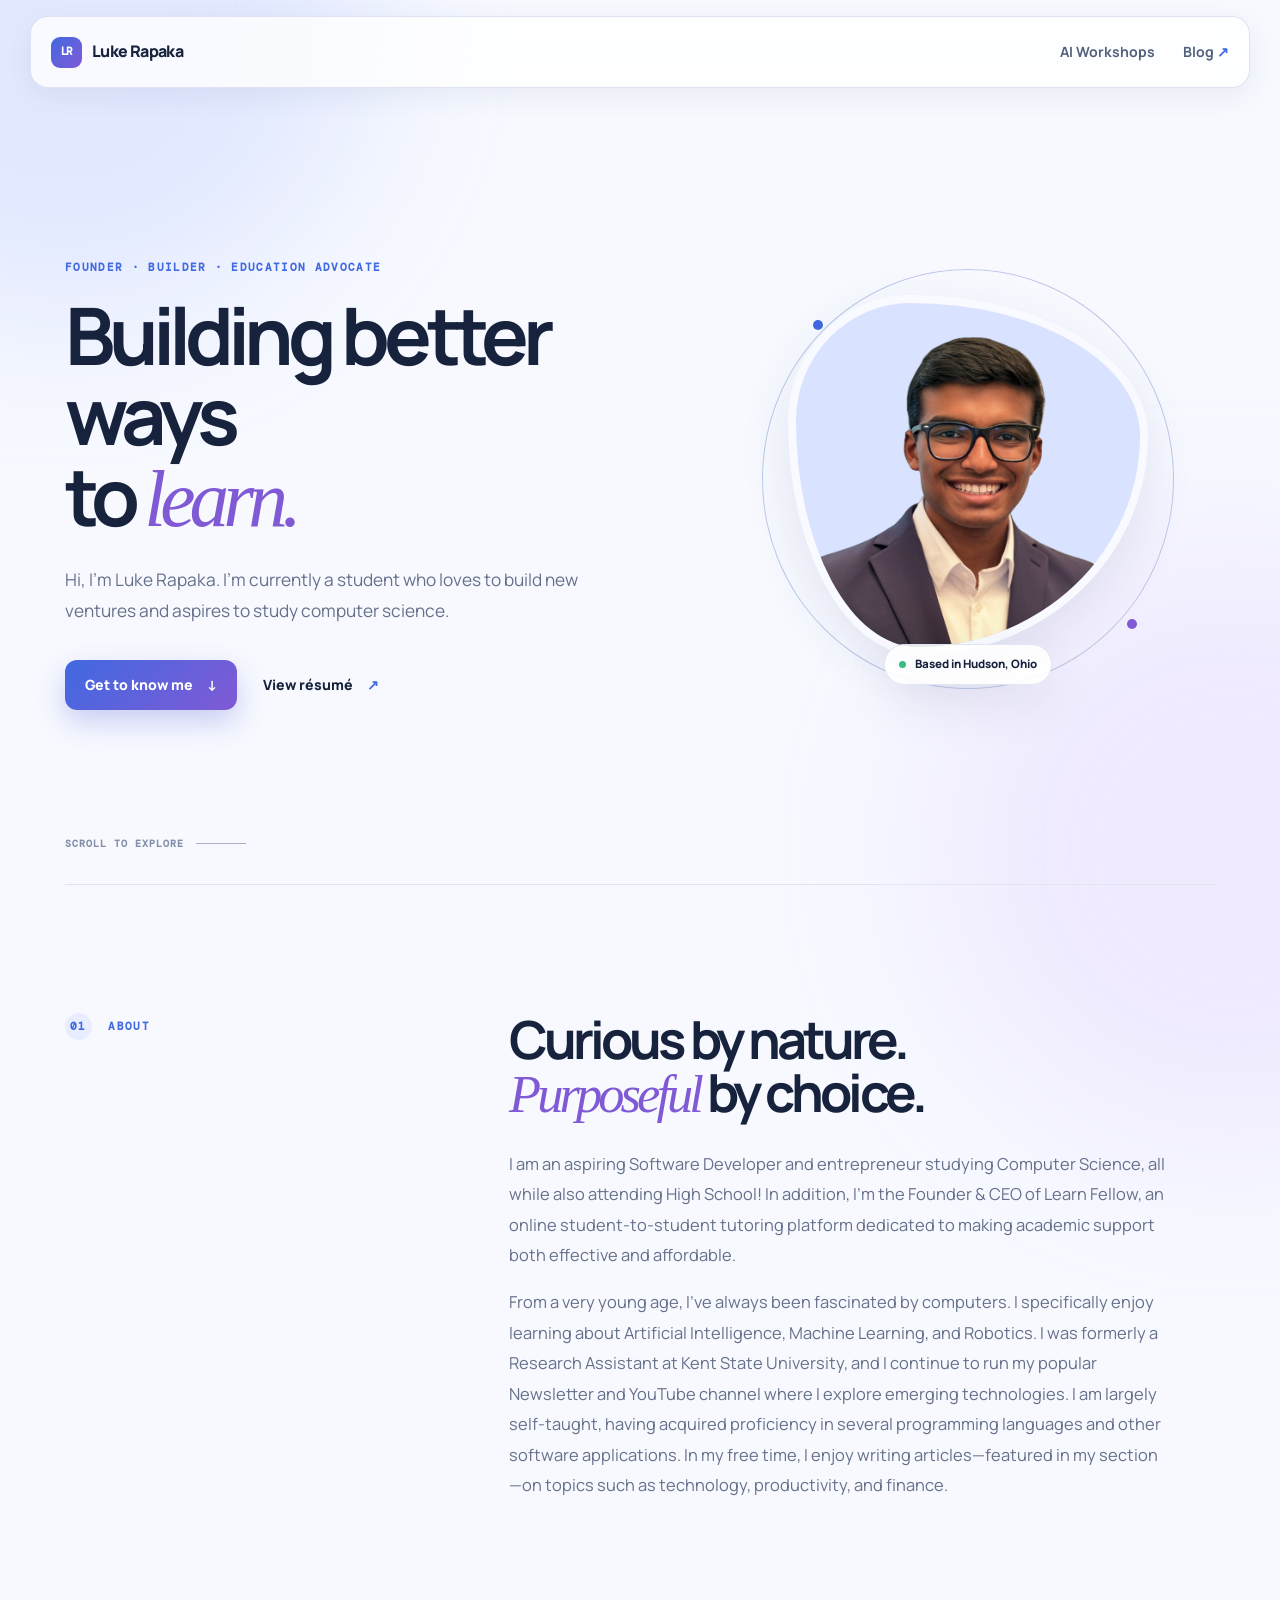
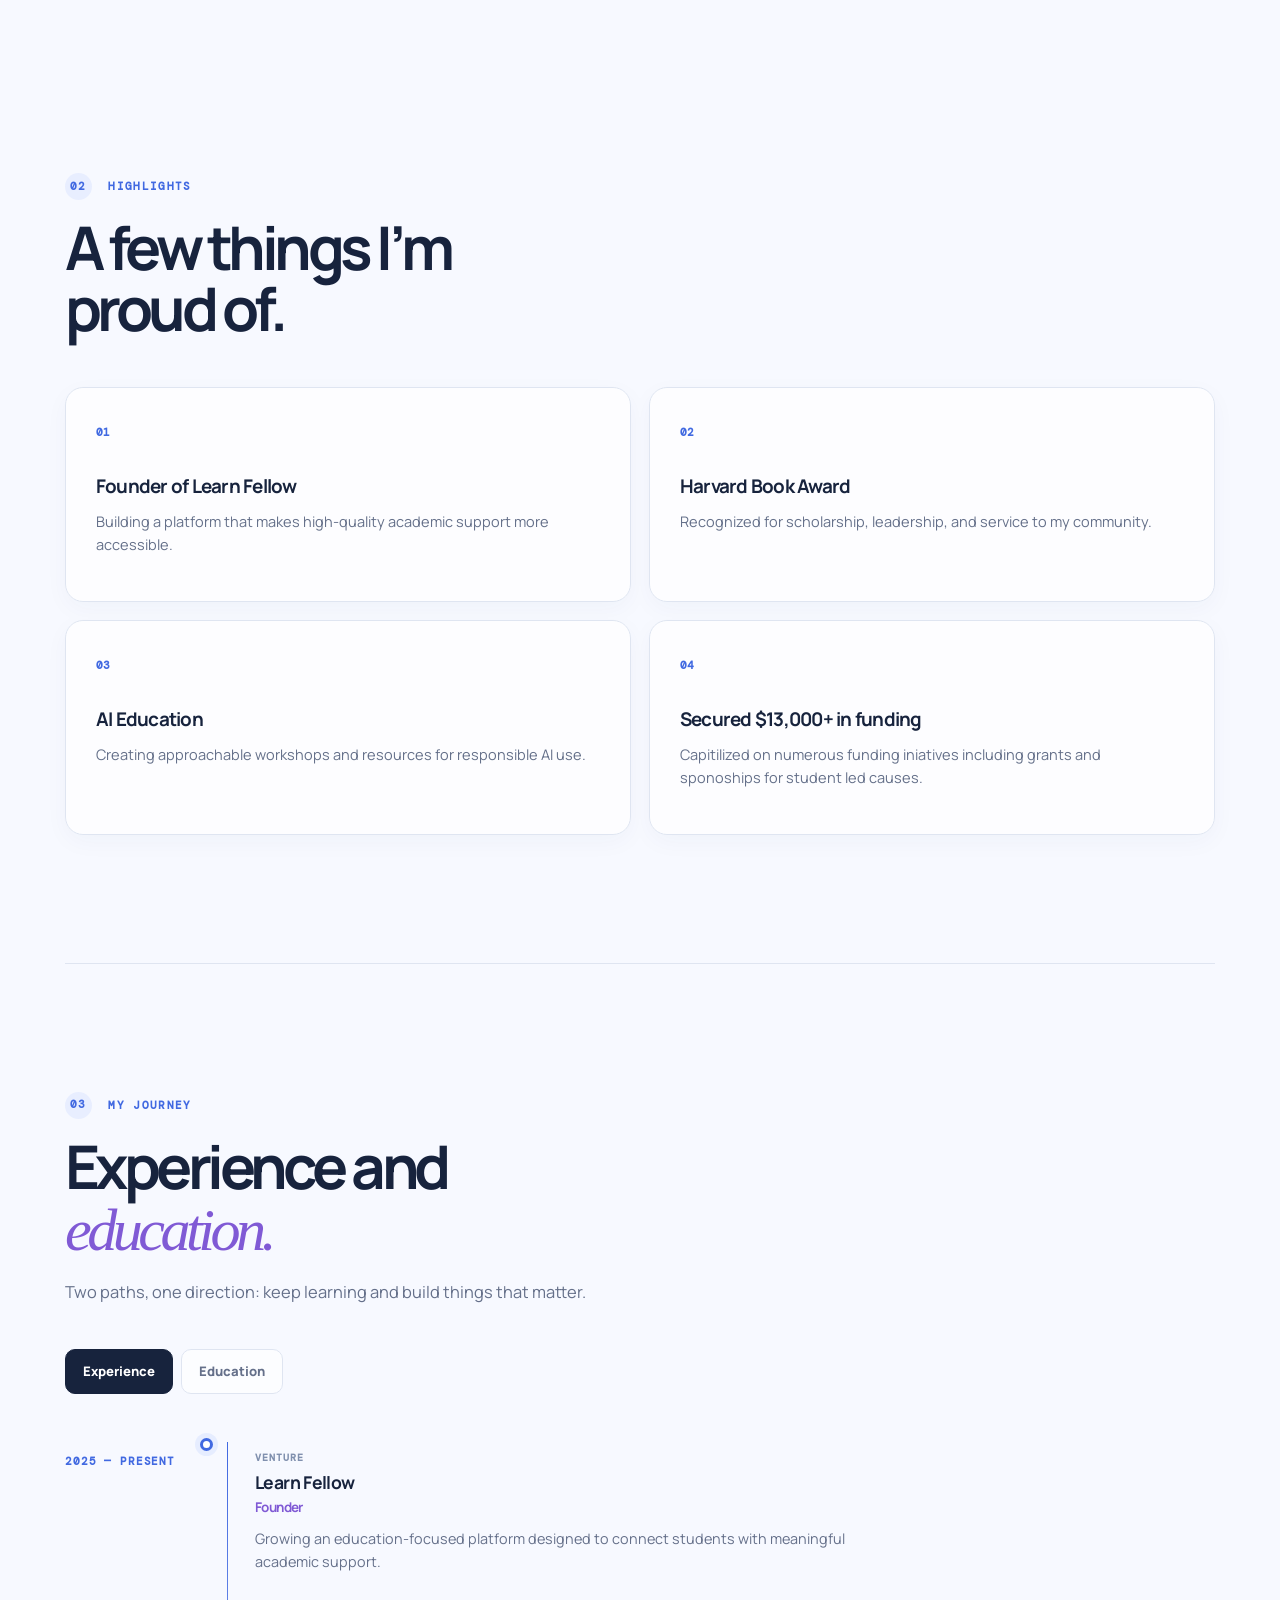
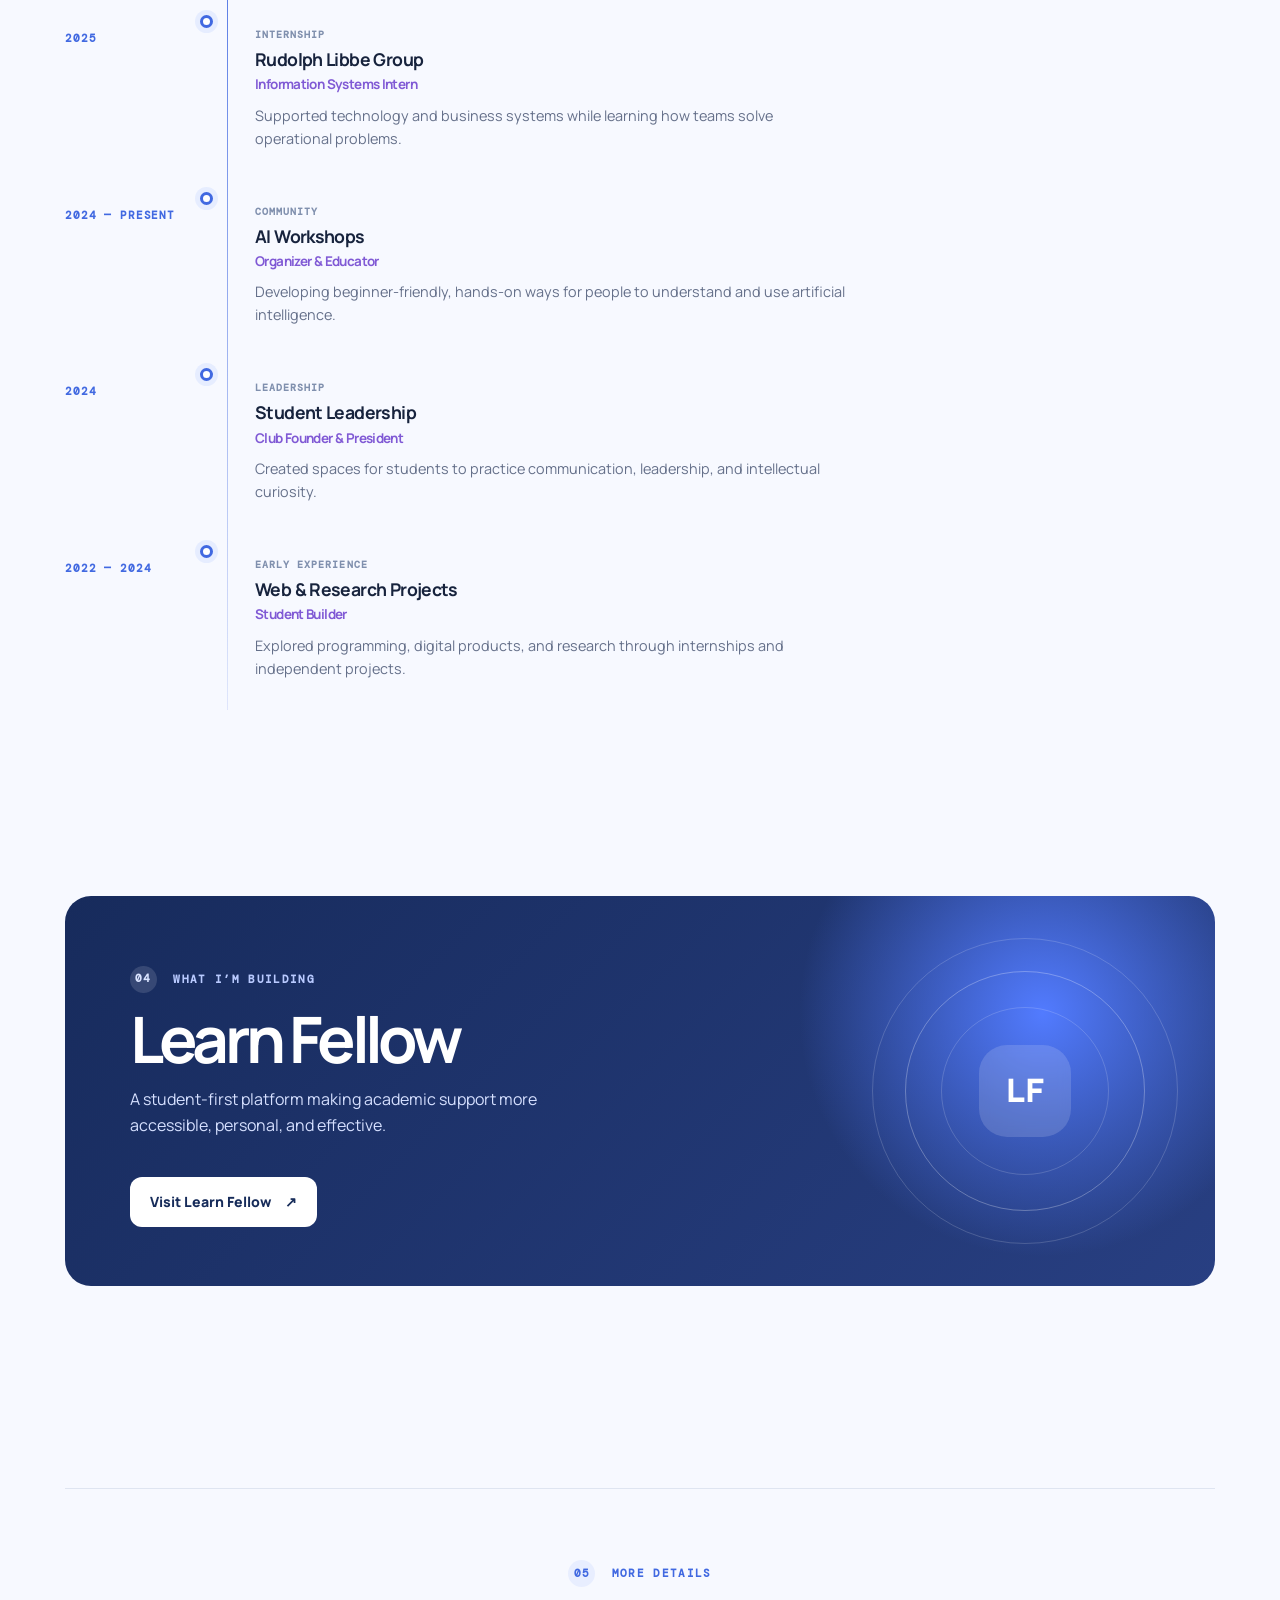
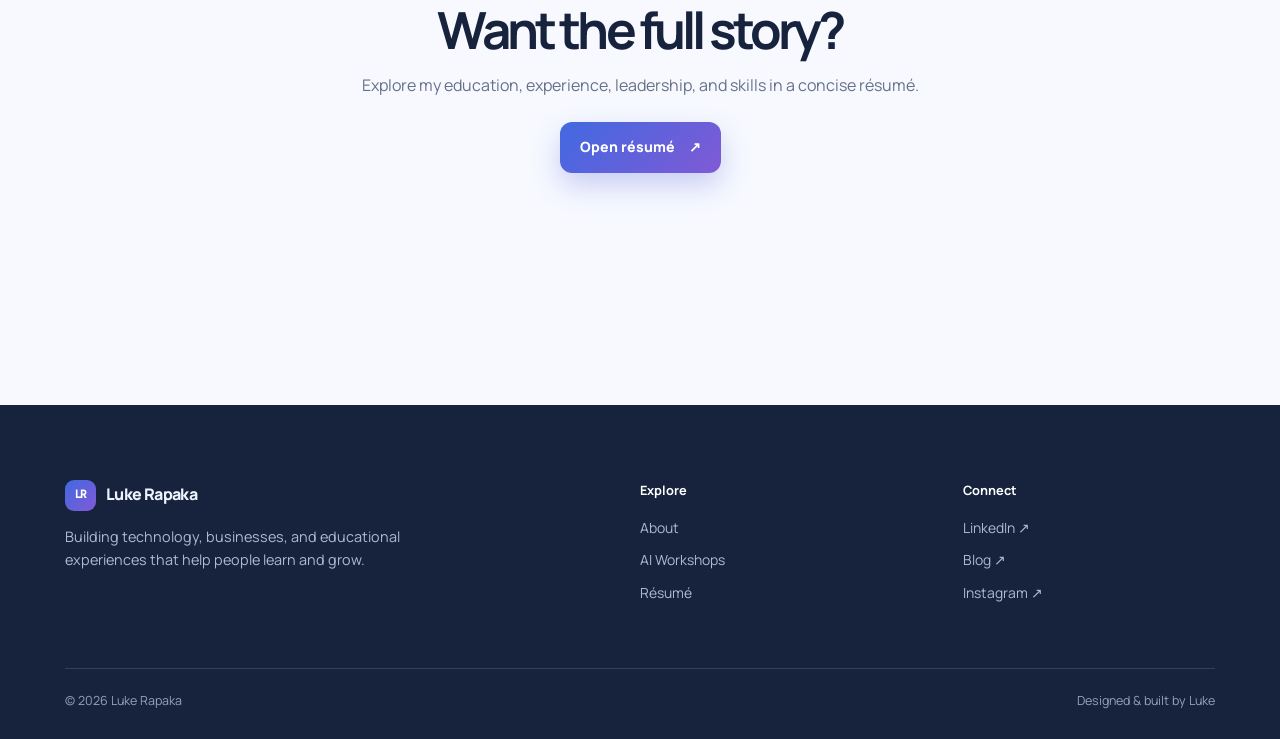
==== commit 31db77c0: "new version of website" ====
--- a/index.html
+++ b/index.html
@@ -1,313 +1,256 @@
-<!DOCTYPE html>
+<!doctype html>
 <html lang="en">
+
 <head>
-  <meta charset="UTF-8" />
-  <meta name="viewport" content="width=device-width, initial-scale=1.0" />
-  <meta name="description" content="Luke Rapaka — student founder, builder, and educator." />
+  <meta charset="utf-8">
+  <meta name="viewport" content="width=device-width, initial-scale=1">
+  <meta name="description" content="Luke Rapaka — founder, builder, and education advocate.">
   <title>Luke Rapaka</title>
-
-  <link rel="preconnect" href="https://fonts.googleapis.com" />
-  <link rel="preconnect" href="https://fonts.gstatic.com" crossorigin />
-  <link href="https://fonts.googleapis.com/css2?family=DM+Sans:wght@400;500;600;700&family=Space+Grotesk:wght@500;600;700&display=swap" rel="stylesheet" />
-  <link rel="stylesheet" href="CSS/styles.css" />
+  <link rel="preconnect" href="https://fonts.googleapis.com">
+  <link rel="preconnect" href="https://fonts.gstatic.com" crossorigin>
+  <link href="https://fonts.googleapis.com/css2?family=DM+Mono&family=Manrope:wght@400;500;600;700;800&display=swap"
+    rel="stylesheet">
+  <link rel="stylesheet" href="CSS/styles.css">
 </head>
 
-<body>
-  <div class="cursor-glow" aria-hidden="true"></div>
-
+<body id="top">
+  <div class="page-glow glow-one"></div>
+  <div class="page-glow glow-two"></div>
   <header class="site-header">
-    <a class="brand" href="#top" aria-label="Luke Rapaka home">
-      <span class="brand-mark">LR</span>
-      <span class="brand-name">Luke Rapaka</span>
-    </a>
-
-    <nav class="desktop-nav" aria-label="Main navigation">
-      <a href="#about">About</a>
-      <a href="#accomplishments">Accomplishments</a>
-      <a href="Pages/workshops.html">AI Workshops</a>
-      <a href="https://lukearapaka.medium.com/" target="_blank" rel="noopener noreferrer">Blog ↗</a>
+    <a class="brand" href="#top" aria-label="Luke Rapaka home"><span class="brand-mark">LR</span><span>Luke
+        Rapaka</span></a>
+    <nav class="desktop-nav" aria-label="Primary navigation">
+      <a href="Pages/workshops.html">AI Workshops</a><a href="https://lukearapaka.medium.com/" target="_blank"
+        rel="noopener noreferrer">Blog <span>↗</span></a>
     </nav>
-
-    <button class="menu-toggle" type="button" aria-label="Open menu" aria-expanded="false">
-      <span></span><span></span><span></span>
-    </button>
+    <button class="menu-toggle" type="button" aria-label="Open menu"
+      aria-expanded="false"><span></span><span></span><span></span></button>
   </header>
-
   <nav class="mobile-menu" aria-label="Mobile navigation">
-    <a href="#about">About</a>
-    <a href="#accomplishments">Accomplishments</a>
-    <a href="Pages/workshops.html">AI Workshops</a>
-    <a href="Pages/resume.html">Résumé</a>
-    <a href="https://lukearapaka.medium.com/" target="_blank" rel="noopener noreferrer">Blog ↗</a>
+    <a href="Pages/workshops.html">AI Workshops</a><a
+      href="https://drive.google.com/file/d/1eRazo0ebCyNZmPiq3cWS1pASTg8wvRSC/view?usp=sharing">Résumé</a><a
+      href="https://lukearapaka.medium.com/" target="_blank" rel="noopener noreferrer">Blog ↗</a>
   </nav>
 
-  <main id="top">
+  <main>
     <section class="hero section-shell">
-      <div class="hero-grid"></div>
-      <div class="hero-orb orb-one"></div>
-      <div class="hero-orb orb-two"></div>
-
-      <div class="hero-content reveal">
-        <div class="eyebrow">Student founder · Builder · Educator</div>
-
-        <h1>
-          Building ideas that
-          <span>move people forward.</span>
-        </h1>
-
-        <p>
-          I’m Luke Rapaka, a high school student from Ohio interested in
-          technology, entrepreneurship, artificial intelligence, and education.
-        </p>
-
-        <div class="hero-actions">
-          <a class="button button-primary" href="#about">Learn more about me</a>
-          <a class="button button-secondary" href="Pages/workshops.html">AI Workshops</a>
+      <div class="hero-copy reveal">
+        <p class="eyebrow">FOUNDER · BUILDER · EDUCATION ADVOCATE</p>
+        <h1>Building better ways<br>to <em>learn.</em></h1>
+        <p class="hero-intro">Hi, I’m Luke Rapaka. I'm currently a student who loves to build new ventures and aspires
+          to study computer science.</p>
+        <div class="button-row"><a class="button button-primary" href="#about">Get to know me <span>↓</span></a><a
+            class="button button-text"
+            href="https://drive.google.com/file/d/1eRazo0ebCyNZmPiq3cWS1pASTg8wvRSC/view?usp=sharing">View résumé
+            <span>↗</span></a></div>
+      </div>
+      <div class="profile-wrap reveal delay-1">
+        <div class="profile-ring"></div><img src="profile.png" alt="Portrait placeholder for Luke Rapaka"
+          class="profile-image">
+        <div class="profile-note"><span class="status-dot"></span> Based in Hudson, Ohio</div>
+      </div>
+      <div class="hero-scroll" aria-hidden="true">SCROLL TO EXPLORE <span></span></div>
+    </section>
+
+    <section id="about" class="section section-shell split-section">
+      <div class="section-kicker reveal"><span>01</span> ABOUT</div>
+      <div class="section-body reveal delay-1">
+        <h2>Curious by nature.<br><em>Purposeful</em> by choice.</h2>
+        <p>I am an aspiring Software Developer and entrepreneur studying Computer Science, all while also attending High
+          School! In addition, I'm the Founder & CEO of Learn Fellow, an online student-to-student tutoring platform
+          dedicated to making academic support both effective and affordable. </p>
+        <p>From a very young age, I’ve always been fascinated by computers. I specifically enjoy learning about
+          Artificial Intelligence, Machine Learning, and Robotics. I was formerly a Research Assistant at Kent State
+          University, and I continue to run my popular Newsletter and YouTube channel where I explore emerging
+          technologies.
+
+          I am largely self-taught, having acquired proficiency in several programming languages and other software
+          applications. In my free time, I enjoy writing articles—featured in my section—on topics such as technology,
+          productivity, and finance.</p>
+      </div>
+    </section>
+
+    <section class="section section-shell accomplishments-section">
+      <div class="section-heading reveal">
+        <div class="section-kicker"><span>02</span> HIGHLIGHTS</div>
+        <h2>A few things I’m<br>proud of.</h2>
+      </div>
+      <div class="accomplishment-grid">
+        <article class="accomplishment-card reveal"><span class="card-number">01</span>
+          <h3>Founder of Learn Fellow</h3>
+          <p>Building a platform that makes high-quality academic support more accessible.</p>
+        </article>
+        <article class="accomplishment-card reveal delay-1"><span class="card-number">02</span>
+          <h3>Harvard Book Award</h3>
+          <p>Recognized for scholarship, leadership, and service to my community.</p>
+        </article>
+        <article class="accomplishment-card reveal delay-2"><span class="card-number">03</span>
+          <h3>AI Education</h3>
+          <p>Creating approachable workshops and resources for responsible AI use.</p>
+        </article>
+        <article class="accomplishment-card reveal delay-3"><span class="card-number">04</span>
+          <h3>Secured $13,000+ in funding</h3>
+          <p>Capitilized on numerous funding iniatives including grants and sponoships for student led causes.</p>
+        </article>
+      </div>
+    </section>
+
+    <section class="section section-shell journey-section">
+      <div class="section-heading reveal">
+        <div class="section-kicker"><span>03</span> MY JOURNEY</div>
+        <h2>Experience and<br><em>education.</em></h2>
+        <p>Two paths, one direction: keep learning and build things that matter.</p>
+      </div>
+      <div class="journey-tabs reveal" role="tablist"><button class="journey-tab active" data-timeline="experience"
+          role="tab" aria-selected="true">Experience</button><button class="journey-tab" data-timeline="education"
+          role="tab" aria-selected="false">Education</button></div>
+      <div class="timeline-panel active" id="experience" role="tabpanel">
+        <ol class="timeline">
+          <li class="timeline-item reveal">
+            <div class="timeline-dot"></div>
+            <div class="timeline-date">2025 — PRESENT</div>
+            <article>
+              <p class="timeline-type">VENTURE</p>
+              <h3>Learn Fellow <span>Founder</span></h3>
+              <p>Growing an education-focused platform designed to connect students with meaningful academic support.
+              </p>
+            </article>
+          </li>
+          <li class="timeline-item reveal">
+            <div class="timeline-dot"></div>
+            <div class="timeline-date">2025</div>
+            <article>
+              <p class="timeline-type">INTERNSHIP</p>
+              <h3>Rudolph Libbe Group <span>Information Systems Intern</span></h3>
+              <p>Supported technology and business systems while learning how teams solve operational problems.</p>
+            </article>
+          </li>
+          <li class="timeline-item reveal">
+            <div class="timeline-dot"></div>
+            <div class="timeline-date">2024 — PRESENT</div>
+            <article>
+              <p class="timeline-type">COMMUNITY</p>
+              <h3>AI Workshops <span>Organizer &amp; Educator</span></h3>
+              <p>Developing beginner-friendly, hands-on ways for people to understand and use artificial intelligence.
+              </p>
+            </article>
+          </li>
+          <li class="timeline-item reveal">
+            <div class="timeline-dot"></div>
+            <div class="timeline-date">2024</div>
+            <article>
+              <p class="timeline-type">LEADERSHIP</p>
+              <h3>Student Leadership <span>Club Founder &amp; President</span></h3>
+              <p>Created spaces for students to practice communication, leadership, and intellectual curiosity.</p>
+            </article>
+          </li>
+          <li class="timeline-item reveal">
+            <div class="timeline-dot"></div>
+            <div class="timeline-date">2022 — 2024</div>
+            <article>
+              <p class="timeline-type">EARLY EXPERIENCE</p>
+              <h3>Web &amp; Research Projects <span>Student Builder</span></h3>
+              <p>Explored programming, digital products, and research through internships and independent projects.</p>
+            </article>
+          </li>
+        </ol>
+      </div>
+      <div class="timeline-panel" id="education" role="tabpanel">
+        <ol class="timeline timeline-violet">
+          <li class="timeline-item">
+            <div class="timeline-dot"></div>
+            <div class="timeline-date">2022 — PRESENT</div>
+            <article>
+              <p class="timeline-type">HIGH SCHOOL</p>
+              <h3>Cuyahoga Valley Christian Academy <span>Student</span></h3>
+              <p>Focused on challenging coursework, leadership, service, and building for the real world.</p>
+            </article>
+          </li>
+          <li class="timeline-item">
+            <div class="timeline-dot"></div>
+            <div class="timeline-date">2025</div>
+            <article>
+              <p class="timeline-type">SUMMER PROGRAM</p>
+              <h3>Wharton Global Youth <span>Participant</span></h3>
+              <p>Explored business, entrepreneurship, and the habits behind thoughtful decision-making.</p>
+            </article>
+          </li>
+          <li class="timeline-item">
+            <div class="timeline-dot"></div>
+            <div class="timeline-date">2024 — 2025</div>
+            <article>
+              <p class="timeline-type">DUAL ENROLLMENT</p>
+              <h3>Kent State University <span>College Coursework</span></h3>
+              <p>Extended my learning through university-level courses and research opportunities.</p>
+            </article>
+          </li>
+          <li class="timeline-item">
+            <div class="timeline-dot"></div>
+            <div class="timeline-date">ONGOING</div>
+            <article>
+              <p class="timeline-type">SELF-DIRECTED</p>
+              <h3>Technology &amp; AI <span>Independent Learner</span></h3>
+              <p>Continuously learning through building, reading, and experimenting with new tools.</p>
+            </article>
+          </li>
+          <li class="timeline-item">
+            <div class="timeline-dot"></div>
+            <div class="timeline-date">ONGOING</div>
+            <article>
+              <p class="timeline-type">COMMUNITY</p>
+              <h3>Teaching &amp; Mentorship <span>Lifelong Practice</span></h3>
+              <p>Learning how to explain complex ideas clearly—and helping others gain confidence along the way.</p>
+            </article>
+          </li>
+        </ol>
+      </div>
+    </section>
+
+    <section class="section section-shell learn-section">
+      <div class="learn-card reveal">
+        <div>
+          <p class="section-kicker"><span>04</span> WHAT I’M BUILDING</p>
+          <h2>Learn Fellow</h2>
+          <p>A student-first platform making academic support more accessible, personal, and effective.</p><a
+            class="button button-light" href="https://learnfellow.com" target="_blank" rel="noopener noreferrer">Visit
+            Learn Fellow <span>↗</span></a>
         </div>
-      </div>
-
-      <div class="hero-profile reveal" data-delay="120">
-        <div class="profile-frame">
-          <img src="profile.png" alt="Portrait of Luke Rapaka" />
-
-          <div class="profile-badge">
-            <span class="profile-status"></span>
-            Currently building
-          </div>
-        </div>
-
-        <div class="profile-caption">
-          <span>Hudson, Ohio</span>
-          <span>Technology · Entrepreneurship · Education</span>
-        </div>
-      </div>
-    </section>
-
-    <section id="about" class="section section-shell">
-      <div class="section-number reveal">01</div>
-
-      <div class="split-layout">
-        <div class="section-heading reveal">
-          <span class="section-label">About me</span>
-          <h2>Here’s a little more about me.</h2>
-        </div>
-
-        <div class="section-copy reveal" data-delay="100">
-          <p class="lead">
-            I am an aspiring software developer and entrepreneur studying computer science while attending high school. I’m also the Founder &amp; CEO of Learn Fellow, an online student-to-student tutoring platform dedicated to making academic support effective and affordable.
-          </p>
-
-          <p>
-            From a young age, I have been fascinated by computers. I especially enjoy learning about artificial intelligence, machine learning, and robotics. I was formerly a Research Assistant at Kent State University, and I continue to create content exploring emerging technologies.
-          </p>
-
-          <p>
-            I am largely self-taught, having developed proficiency in multiple programming languages and software tools. In my free time, I enjoy writing about technology, productivity, entrepreneurship, and finance.
-          </p>
-        </div>
-      </div>
-    </section>
-
-    <section id="accomplishments" class="section section-shell accomplishments">
-      <div class="section-number reveal">02</div>
-
-      <div class="section-heading narrow reveal">
-        <span class="section-label">Accomplishments</span>
-        <h2>A few things I’m proud of.</h2>
-      </div>
-
-      <div class="accomplishment-grid">
-        <article class="accomplishment-card reveal">
-          <span class="card-index">01</span>
-          <h3>Founder, Learn Fellow</h3>
-          <p>Built a peer-to-peer tutoring platform focused on making academic support more accessible and personal.</p>
-        </article>
-
-        <article class="accomplishment-card reveal" data-delay="70">
-          <span class="card-index">02</span>
-          <h3>$13,000+ Raised</h3>
-          <p>Led fundraising efforts supporting a student racing team, Gavel Club, and entrepreneurial projects.</p>
-        </article>
-
-        <article class="accomplishment-card reveal" data-delay="140">
-          <span class="card-index">03</span>
-          <h3>Harvard Book Award</h3>
-          <p>Recognized for academic achievement, leadership, and character.</p>
-        </article>
-
-        <article class="accomplishment-card reveal" data-delay="210">
-          <span class="card-index">04</span>
-          <h3>Student Leadership</h3>
-          <p>President of Racing Club and founder of Gavel Club, with experience launching and leading student programs.</p>
-        </article>
-      </div>
-    </section>
-
-    <section class="timeline-section section-shell">
-      <div class="section-number reveal">03</div>
-
-      <div class="section-heading narrow reveal">
-        <span class="section-label">My journey</span>
-        <h2>Experience and education.</h2>
-        <p class="timeline-intro">
-          A visual timeline of the experiences that have shaped how I build, lead, and learn.
-        </p>
-      </div>
-
-      <div class="dual-timeline reveal" data-delay="100">
-        <div class="timeline-label timeline-label-work">WORK EXPERIENCE</div>
-        <div class="timeline-label timeline-label-education">EDUCATION</div>
-        <div class="timeline-axis" aria-hidden="true"></div>
-
-        <article class="timeline-event work-event event-1">
-          <div class="event-card">
-            <span class="event-date">Jun–Aug 2022</span>
-            <h3>Transmit Identity</h3>
-            <p>Web Development Intern</p>
-          </div>
-          <div class="event-stem"></div><div class="event-dot"></div>
-        </article>
-
-        <article class="timeline-event work-event event-2">
-          <div class="event-card">
-            <span class="event-date">May 2022–Jul 2024</span>
-            <h3>Kent State University</h3>
-            <p>Research Assistant</p>
-          </div>
-          <div class="event-stem"></div><div class="event-dot"></div>
-        </article>
-
-        <article class="timeline-event work-event event-3">
-          <div class="event-card">
-            <span class="event-date">Dec 2024–Present</span>
-            <h3>Stow Parks &amp; Recreation</h3>
-            <p>Basketball Referee</p>
-          </div>
-          <div class="event-stem"></div><div class="event-dot"></div>
-        </article>
-
-        <article class="timeline-event work-event event-4">
-          <div class="event-card">
-            <span class="event-date">Nov 2025–Present</span>
-            <h3>Learn Fellow</h3>
-            <p>Owner &amp; Founder</p>
-          </div>
-          <div class="event-stem"></div><div class="event-dot"></div>
-        </article>
-
-        <article class="timeline-event work-event event-5">
-          <div class="event-card">
-            <span class="event-date">Jun–Aug 2026</span>
-            <h3>Rudolph Libbe Group</h3>
-            <p>Information Systems Intern</p>
-          </div>
-          <div class="event-stem"></div><div class="event-dot"></div>
-        </article>
-
-        <article class="timeline-event education-event event-2">
-          <div class="event-dot"></div><div class="event-stem"></div>
-          <div class="event-card">
-            <span class="event-date">Jun 2021–Present</span>
-            <h3>Kent State University</h3>
-            <p>College Credit Plus coursework</p>
-          </div>
-        </article>
-
-        <article class="timeline-event education-event event-3">
-          <div class="event-dot"></div><div class="event-stem"></div>
-          <div class="event-card">
-            <span class="event-date">Aug 2023–May 2027</span>
-            <h3>CVCA</h3>
-            <p>High school diploma candidate</p>
-          </div>
-        </article>
-
-        <article class="timeline-event education-event event-4">
-          <div class="event-dot"></div><div class="event-stem"></div>
-          <div class="event-card">
-            <span class="event-date">Jun 2025</span>
-            <h3>Wharton Global Youth</h3>
-            <p>Entrepreneurship summer program</p>
-          </div>
-        </article>
-      </div>
-    </section>
-
-    <section class="section section-shell learn-fellow-section">
-      <div class="learn-fellow-card reveal">
-        <div class="learn-fellow-copy">
-          <span class="section-label">Featured project</span>
-          <h2>Learn Fellow</h2>
-
-          <p>
-            Learn Fellow is a peer-powered tutoring platform that connects students with high school tutors for more personal and approachable academic support.
-          </p>
-
-          <p>
-            I founded the platform to make tutoring less intimidating, more accessible, and better connected to the way students actually learn.
-          </p>
-
-          <a class="button button-dark" href="https://learnfellow.com" target="_blank" rel="noopener noreferrer">Visit Learn Fellow ↗</a>
-        </div>
-
-        <div class="learn-fellow-visual" aria-hidden="true">
-          <div class="browser-window">
-            <div class="browser-bar"><span></span><span></span><span></span></div>
-            <div class="browser-content">
-              <div class="mock-nav"></div>
-              <div class="mock-title"></div>
-              <div class="mock-title short"></div>
-              <div class="mock-button"></div>
-              <div class="mock-grid"><i></i><i></i><i></i></div>
-            </div>
-          </div>
-        </div>
-      </div>
-    </section>
-
-    <section class="resume-section section-shell">
-      <div class="resume-card reveal">
-        <div>
-          <span class="section-label">More about my experience</span>
-          <h2>View my résumé.</h2>
-          <p>A concise overview of my education, leadership, projects, skills, and experience.</p>
-        </div>
-
-        <a class="button button-primary" href="Pages/resume.html">Open Résumé ↗</a>
+        <div class="learn-orbit" aria-hidden="true"><span>LF</span></div>
+      </div>
+    </section>
+
+    <section class="section section-shell resume-section">
+      <div class="resume-cta reveal">
+        <p class="section-kicker"><span>05</span> MORE DETAILS</p>
+        <h2>Want the full story?</h2>
+        <p>Explore my education, experience, leadership, and skills in a concise résumé.</p><a
+          class="button button-primary"
+          href="https://drive.google.com/file/d/1eRazo0ebCyNZmPiq3cWS1pASTg8wvRSC/view?usp=sharing">Open résumé
+          <span>↗</span></a>
       </div>
     </section>
   </main>
 
   <footer class="site-footer">
     <div class="footer-top">
-      <div class="footer-brand">
-        <a class="brand" href="#top">
-          <span class="brand-mark">LR</span>
-          <span>Luke Rapaka</span>
-        </a>
+      <div class="footer-brand"><a class="brand" href="#top"><span class="brand-mark">LR</span><span>Luke
+            Rapaka</span></a>
         <p>Building technology, businesses, and educational experiences that help people learn and grow.</p>
       </div>
-
       <div class="footer-links">
-        <h4>Explore</h4>
-        <a href="#about">About</a>
-        <a href="Pages/workshops.html">AI Workshops</a>
-      </div>
-
-      <div class="footer-social">
-        <h4>Connect</h4>
-        <a href="https://lukearapaka.medium.com/" target="_blank" rel="noopener noreferrer">Blog ↗</a>
-        <a href="https://www.linkedin.com/in/lukerapaka/" target="_blank" rel="noopener noreferrer">LinkedIn ↗</a>
-        <a href="https://www.instagram.com/lukerapaka" target="_blank" rel="noopener noreferrer">Instagram ↗</a>
+        <h3>Explore</h3><a href="#about">About</a><a href="Pages/workshops.html">AI Workshops</a><a
+          href="https://drive.google.com/file/d/1eRazo0ebCyNZmPiq3cWS1pASTg8wvRSC/view?usp=sharing">Résumé</a>
+      </div>
+      <div class="footer-links">
+        <h3>Connect</h3><a href="https://www.linkedin.com/" target="_blank" rel="noopener noreferrer">LinkedIn ↗</a><a
+          href="https://lukearapaka.medium.com/" target="_blank" rel="noopener noreferrer">Blog ↗</a><a
+          href="https://www.instagram.com/" target="_blank" rel="noopener noreferrer">Instagram ↗</a>
       </div>
     </div>
-
-    <div class="footer-bottom">
-      <span>© <span class="current-year"></span> Luke Rapaka</span>
-      <span>Designed &amp; built by Luke</span>
-    </div>
+    <div class="footer-bottom"><span>© <span id="year"></span> Luke Rapaka</span><span>Designed &amp; built by
+        Luke</span></div>
   </footer>
-
   <script src="script.js"></script>
 </body>
-</html>
+
+</html>
--- a/CSS/styles.css
+++ b/CSS/styles.css
@@ -0,0 +1,10 @@
+:root{--ink:#17233d;--muted:#65708a;--paper:#f7f9ff;--white:#fff;--line:#dfe5f1;--blue:#4169e1;--violet:#805ad5;--navy:#172c5a;--shadow:0 18px 50px rgba(35,56,103,.1)}*{box-sizing:border-box}html{scroll-behavior:smooth}body{margin:0;color:var(--ink);background:var(--paper);font-family:Manrope,Arial,sans-serif;line-height:1.6;overflow-x:hidden}a{color:inherit;text-decoration:none}button{font:inherit}.page-glow{position:fixed;width:38rem;height:38rem;border-radius:50%;filter:blur(80px);opacity:.24;z-index:-1;pointer-events:none}.glow-one{background:#9db6ff;top:-18rem;left:-15rem}.glow-two{background:#d9bdff;right:-16rem;top:34rem}.section-shell{width:min(1150px,calc(100% - 64px));margin-inline:auto}.site-header{position:sticky;top:16px;z-index:20;width:min(1220px,calc(100% - 32px));height:72px;margin:16px auto 0;padding:0 20px;display:flex;align-items:center;justify-content:space-between;background:rgba(255,255,255,.78);backdrop-filter:blur(16px);border:1px solid rgba(215,223,241,.85);border-radius:18px;box-shadow:0 8px 28px rgba(35,56,103,.07)}.brand{display:inline-flex;gap:10px;align-items:center;font-weight:800;letter-spacing:-.04em}.brand-mark{display:grid;place-items:center;width:31px;height:31px;color:white;background:linear-gradient(135deg,var(--blue),var(--violet));border-radius:9px;font-family:"DM Mono",monospace;font-size:.7rem;letter-spacing:-.12em}.desktop-nav{display:flex;gap:28px;align-items:center;font-size:.88rem;font-weight:700}.desktop-nav a{color:#51607d}.desktop-nav a:hover,.footer-links a:hover{color:var(--blue)}.desktop-nav span{color:var(--blue)}.menu-toggle,.mobile-menu{display:none}.hero{position:relative;min-height:calc(100vh - 104px);display:grid;grid-template-columns:1.1fr .9fr;align-items:center;gap:54px;padding:82px 0 96px}.eyebrow,.section-kicker{font-family:"DM Mono",monospace;font-size:.69rem;letter-spacing:.12em;color:var(--blue);font-weight:700}.hero h1,.section h2{font-size:clamp(3rem,6.2vw,5.85rem);line-height:1.01;letter-spacing:-.075em;margin:19px 0 25px}.hero h1 em,.section h2 em{font-family:Georgia,serif;font-weight:400;color:var(--violet)}.hero-intro{max-width:540px;font-size:1.08rem;color:var(--muted);line-height:1.8}.button-row{display:flex;align-items:center;gap:26px;margin-top:34px}.button{display:inline-flex;align-items:center;justify-content:center;gap:14px;padding:14px 20px;border-radius:12px;font-size:.88rem;font-weight:800;transition:transform .2s,box-shadow .2s}.button:hover{transform:translateY(-3px)}.button-primary{color:white;background:linear-gradient(135deg,var(--blue),var(--violet));box-shadow:0 12px 28px rgba(78,94,208,.28)}.button-text{padding:0;color:var(--ink)}.button-text span{color:var(--blue)}.profile-wrap{position:relative;justify-self:center;width:min(360px,100%);aspect-ratio:1}.profile-image{position:relative;z-index:2;width:100%;height:100%;border-radius:34% 66% 64% 36% / 35% 39% 61% 65%;object-fit:cover;background:#d9e3ff;box-shadow:var(--shadow);border:8px solid rgba(255,255,255,.82)}.profile-ring{position:absolute;inset:-26px;border:1px solid #bdc9e8;border-radius:50%;animation:spin 18s linear infinite}.profile-ring:before,.profile-ring:after{content:"";position:absolute;width:10px;height:10px;border-radius:50%;background:var(--blue)}.profile-ring:before{top:12%;left:12%}.profile-ring:after{right:9%;bottom:14%;background:var(--violet)}.profile-note{position:absolute;z-index:3;bottom:-22px;left:50%;transform:translateX(-50%);white-space:nowrap;padding:10px 14px;background:rgba(255,255,255,.89);border:1px solid var(--line);border-radius:99px;box-shadow:var(--shadow);font-size:.72rem;font-weight:800}.status-dot{width:7px;height:7px;border-radius:50%;display:inline-block;margin-right:7px;background:#36be85}.hero-scroll{position:absolute;bottom:34px;left:0;display:flex;gap:12px;align-items:center;font:700 .61rem "DM Mono",monospace;letter-spacing:.1em;color:#8490a9}.hero-scroll span{width:50px;height:1px;background:#a7b2c9}.section{padding:128px 0}.split-section{display:grid;grid-template-columns:.7fr 1.3fr;gap:64px;border-top:1px solid var(--line)}.section-kicker span{display:inline-grid;place-items:center;width:27px;height:27px;margin-right:8px;border-radius:50%;color:var(--blue);background:#e8eeff}.section-body h2{font-size:clamp(2.45rem,4.1vw,4.4rem);margin:0 0 28px}.section-body p,.section-heading>p{max-width:660px;font-size:1.03rem;color:var(--muted);line-height:1.85}.section-heading h2{font-size:clamp(2.55rem,4.7vw,4.8rem);margin:17px 0 15px}.accomplishment-grid{display:grid;grid-template-columns:repeat(2,1fr);gap:18px;margin-top:48px}.accomplishment-card{min-height:215px;padding:30px;background:rgba(255,255,255,.7);border:1px solid var(--line);border-radius:18px;box-shadow:0 7px 25px rgba(35,56,103,.035);transition:transform .25s,box-shadow .25s}.accomplishment-card:hover{transform:translateY(-5px);box-shadow:var(--shadow)}.card-number{font:700 .68rem "DM Mono",monospace;color:var(--blue)}.accomplishment-card h3{margin:28px 0 8px;font-size:1.18rem;letter-spacing:-.04em}.accomplishment-card p{margin:0;color:var(--muted);font-size:.91rem}.journey-section{border-top:1px solid var(--line)}.journey-tabs{display:flex;gap:8px;margin:42px 0 40px}.journey-tab{border:1px solid var(--line);background:rgba(255,255,255,.6);padding:11px 17px;border-radius:10px;color:var(--muted);font-weight:800;font-size:.82rem;cursor:pointer}.journey-tab.active{background:var(--ink);color:#fff;border-color:var(--ink)}.timeline-panel{display:none}.timeline-panel.active{display:block}.timeline{list-style:none;position:relative;margin:0;padding:0;max-width:900px}.timeline:before{content:"";position:absolute;top:8px;bottom:8px;left:162px;width:1px;background:linear-gradient(var(--blue),rgba(65,105,225,.13))}.timeline-item{position:relative;display:grid;grid-template-columns:135px 28px 1fr;gap:0;padding:0 0 38px}.timeline-date{padding-top:3px;font:700 .67rem "DM Mono",monospace;color:var(--blue);letter-spacing:.08em}.timeline-dot{position:relative;z-index:1;width:13px;height:13px;margin-top:4px;background:white;border:3px solid var(--blue);border-radius:50%;box-shadow:0 0 0 5px #e6edff}.timeline-item article{padding-left:27px}.timeline-type{margin:0;color:#8090ae;font:700 .65rem "DM Mono",monospace;letter-spacing:.1em}.timeline-item h3{margin:4px 0 8px;font-size:1.1rem;letter-spacing:-.035em}.timeline-item h3 span{display:block;margin-top:1px;font-size:.84rem;color:var(--violet);font-weight:700}.timeline-item article>p:last-child{max-width:590px;margin:0;color:var(--muted);font-size:.9rem}.timeline-violet:before{background:linear-gradient(var(--violet),rgba(128,90,213,.13))}.timeline-violet .timeline-date{color:var(--violet)}.timeline-violet .timeline-dot{border-color:var(--violet);box-shadow:0 0 0 5px #f0eaff}.learn-section{padding-top:50px}.learn-card{overflow:hidden;position:relative;min-height:390px;padding:58px 65px;display:flex;align-items:center;background:radial-gradient(circle at 85% 30%,#527bff 0%,transparent 24%),linear-gradient(135deg,#172b5c,#283f82);border-radius:26px;color:white}.learn-card>div:first-child{position:relative;z-index:2;max-width:560px}.learn-card .section-kicker{color:#b9caff}.learn-card .section-kicker span{background:rgba(255,255,255,.13);color:#dae4ff}.learn-card h2{font-size:clamp(3rem,5vw,5rem);margin:14px 0}.learn-card p:not(.section-kicker){max-width:470px;color:#d6e0ff}.button-light{margin-top:22px;background:white;color:var(--navy)}.learn-orbit{position:absolute;right:70px;width:240px;height:240px;border:1px solid rgba(255,255,255,.28);border-radius:50%;display:grid;place-items:center}.learn-orbit:before,.learn-orbit:after{content:"";position:absolute;border:1px solid rgba(255,255,255,.17);border-radius:50%}.learn-orbit:before{inset:-34px}.learn-orbit:after{inset:35px}.learn-orbit span{display:grid;place-items:center;width:92px;height:92px;border-radius:28px;background:rgba(255,255,255,.15);font:700 2rem "DM Mono",monospace;backdrop-filter:blur(6px)}.resume-section{padding-top:74px}.resume-cta{padding:60px 0;border-top:1px solid var(--line);text-align:center}.resume-cta h2{font-size:clamp(2.4rem,4vw,4.3rem);margin:17px 0}.resume-cta>p:not(.section-kicker){margin:0 auto 24px;color:var(--muted)}.site-footer{margin-top:44px;padding:75px 0 28px;background:#17233d;color:#edf2ff}.footer-top,.footer-bottom{width:min(1150px,calc(100% - 64px));margin-inline:auto}.footer-top{display:grid;grid-template-columns:2fr 1fr 1fr;gap:70px}.footer-brand p{max-width:390px;color:#afbad2;font-size:.9rem}.footer-links{display:flex;flex-direction:column;gap:10px;font-size:.87rem}.footer-links h3{margin:0 0 7px;font-size:.8rem;color:#fff}.footer-links a{color:#afbad2}.footer-bottom{display:flex;justify-content:space-between;margin-top:64px;padding-top:22px;border-top:1px solid rgba(255,255,255,.13);color:#94a1bc;font-size:.78rem}.reveal{opacity:0;transform:translateY(18px);transition:opacity .65s ease,transform .65s ease}.reveal.visible{opacity:1;transform:none}.delay-1{transition-delay:.12s}.delay-2{transition-delay:.22s}.delay-3{transition-delay:.32s}@keyframes spin{to{transform:rotate(360deg)}}
+@media(max-width:760px){.section-shell{width:auto;margin-inline:24px}.site-header{position:sticky;top:10px;width:auto;height:62px;margin:10px 14px 0;padding:0 15px;border-radius:15px}.desktop-nav{display:none}.menu-toggle{display:flex;flex-direction:column;justify-content:center;gap:5px;width:40px;height:40px;padding:0;border:0;border-radius:10px;background:#edf1fb;cursor:pointer}.menu-toggle span{display:block;width:18px;height:2px;margin:0 auto;background:var(--ink);border-radius:99px;transition:.25s}.menu-toggle.active span:nth-child(1){transform:translateY(7px) rotate(45deg)}.menu-toggle.active span:nth-child(2){opacity:0}.menu-toggle.active span:nth-child(3){transform:translateY(-7px) rotate(-45deg)}.mobile-menu{position:fixed;z-index:19;top:82px;left:14px;right:14px;padding:10px;background:rgba(255,255,255,.96);border:1px solid var(--line);border-radius:16px;box-shadow:var(--shadow);backdrop-filter:blur(16px);transform:translateY(-12px);opacity:0;pointer-events:none;transition:.22s}.mobile-menu.open{opacity:1;transform:none;pointer-events:auto}.mobile-menu a{display:block;padding:13px 12px;font-size:.91rem;font-weight:800;border-radius:9px}.mobile-menu a:hover{background:#edf2ff}.hero{min-height:auto;grid-template-columns:1fr;gap:54px;padding:72px 0 108px}.hero-copy{order:2;text-align:left}.hero h1{font-size:clamp(3.1rem,15vw,4.5rem);margin-top:15px}.hero-intro{font-size:.98rem}.button-row{align-items:flex-start;flex-wrap:wrap;gap:20px;margin-top:27px}.profile-wrap{order:1;width:min(260px,76vw);justify-self:start;margin-left:8px}.profile-ring{inset:-20px}.profile-note{font-size:.64rem;bottom:-19px}.hero-scroll{display:none}.section{padding:82px 0}.split-section{display:block;padding-top:70px}.section-body h2{font-size:clamp(2.5rem,11vw,3.45rem);margin:28px 0 22px}.section-body p,.section-heading>p{font-size:.94rem}.section-heading h2{font-size:clamp(2.65rem,12vw,3.75rem)}.accomplishment-grid{grid-template-columns:1fr;margin-top:31px;gap:13px}.accomplishment-card{min-height:0;padding:23px}.accomplishment-card h3{margin-top:19px}.journey-tabs{margin:30px 0}.journey-tab{flex:1;padding:12px 10px}.timeline:before{left:6px;top:9px;bottom:9px}.timeline-item{grid-template-columns:25px 1fr;gap:0;padding-bottom:20px}.timeline-date{grid-column:2;padding:0 0 7px 16px;font-size:.62rem}.timeline-dot{grid-row:1 / span 2;grid-column:1;margin-top:2px;width:13px;height:13px}.timeline-item article{grid-column:2;padding:0 0 0 16px}.timeline-item article{padding-top:0;background:rgba(255,255,255,.72);border:1px solid var(--line);border-radius:15px;padding:16px}.timeline-item h3{margin:4px 0 5px;font-size:1rem}.timeline-item article>p:last-child{font-size:.84rem;line-height:1.65}.timeline-type{font-size:.6rem}.learn-section{padding-top:20px}.learn-card{min-height:430px;padding:38px 26px;align-items:flex-start;border-radius:21px}.learn-card h2{font-size:3.3rem}.learn-orbit{right:-47px;bottom:-18px;width:180px;height:180px;opacity:.75}.learn-orbit:before{inset:-24px}.learn-orbit span{width:70px;height:70px;font-size:1.4rem}.resume-section{padding-top:48px}.resume-cta{padding:48px 0}.site-footer{margin-top:26px;padding-top:58px}.footer-top,.footer-bottom{width:auto;margin-inline:24px}.footer-top{grid-template-columns:1fr;gap:34px}.footer-brand p{margin-bottom:0}.footer-bottom{display:block;margin-top:43px}.footer-bottom span{display:block;margin:5px 0}.reveal{transform:none;opacity:1}.delay-1,.delay-2,.delay-3{transition-delay:0}}
+@media(max-width:390px){.section-shell,.footer-top,.footer-bottom{margin-inline:18px}.hero h1{font-size:3rem}.profile-wrap{width:230px}}
+
+/* Desktop timeline alignment: date → dot/line → details. */
+@media (min-width:761px){
+  .timeline-date{grid-column:1}
+  .timeline-dot{grid-column:2}
+  .timeline-item article{grid-column:3}
+}
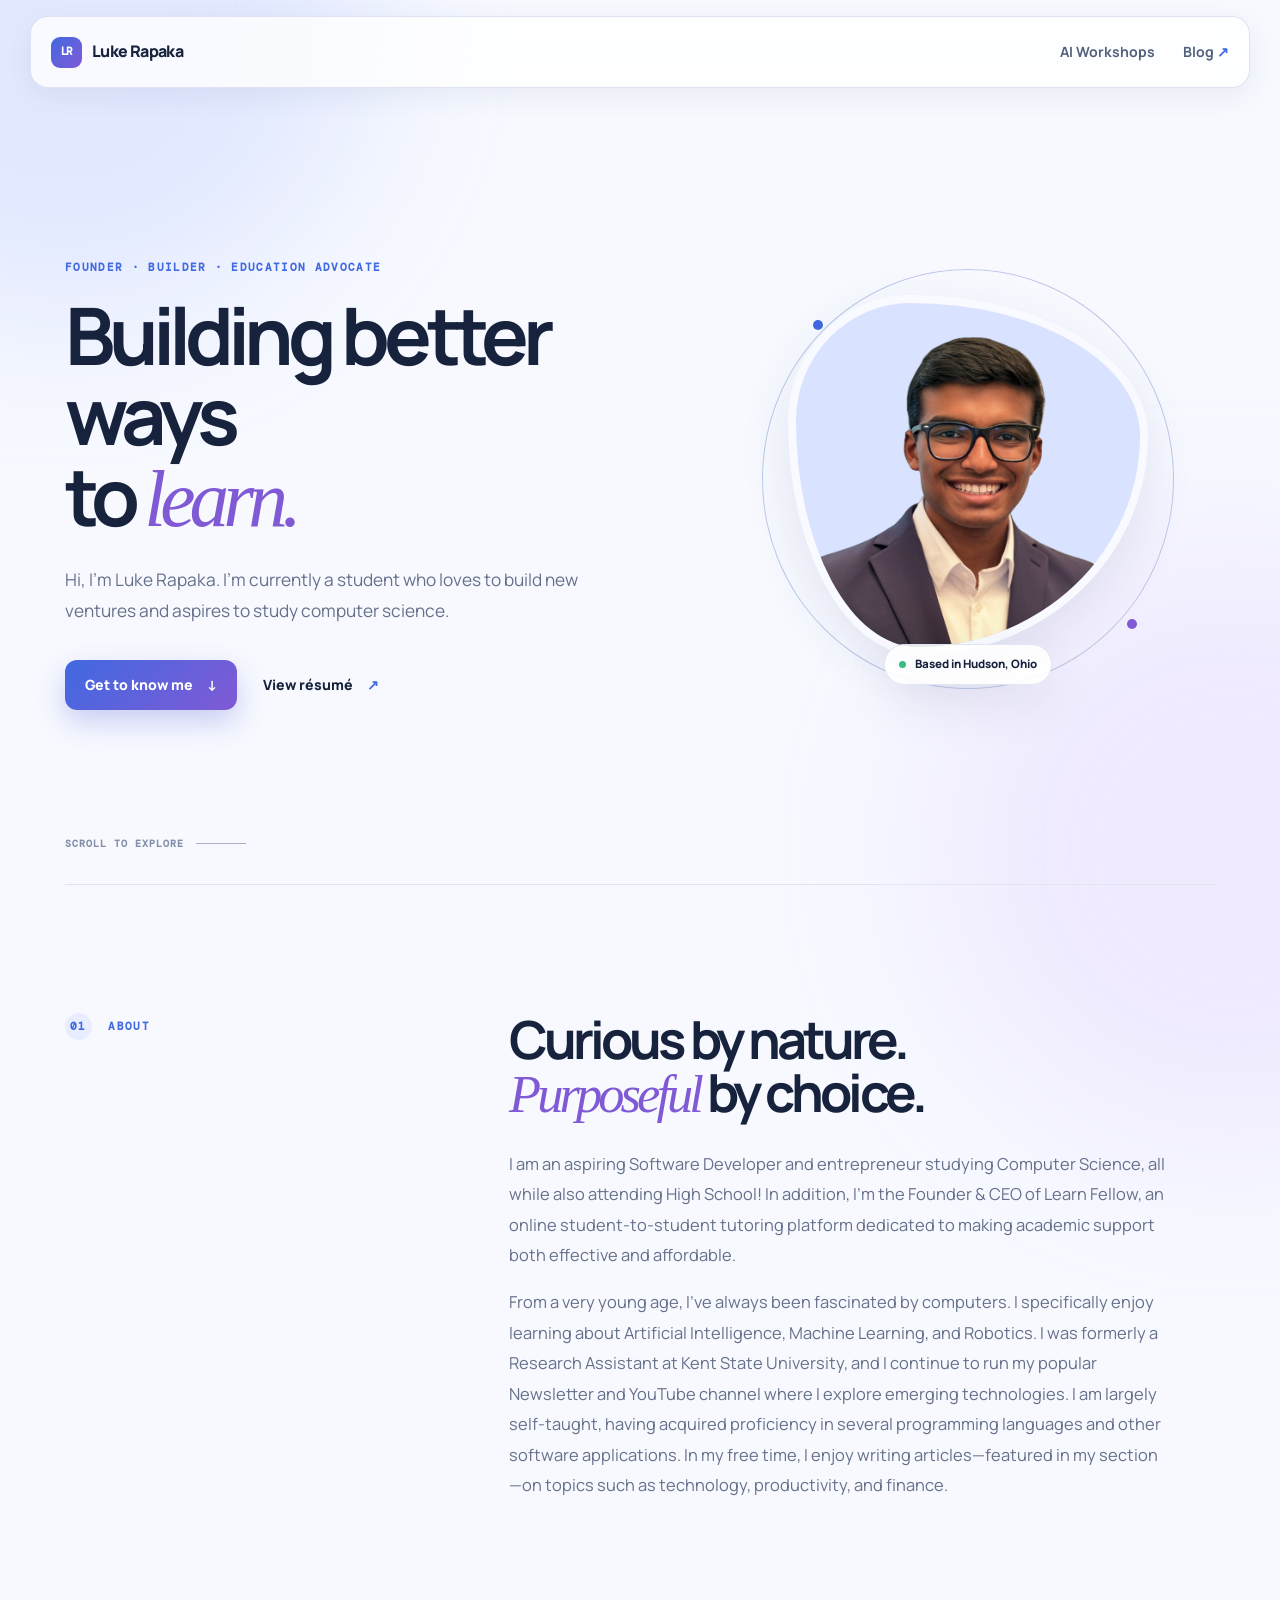
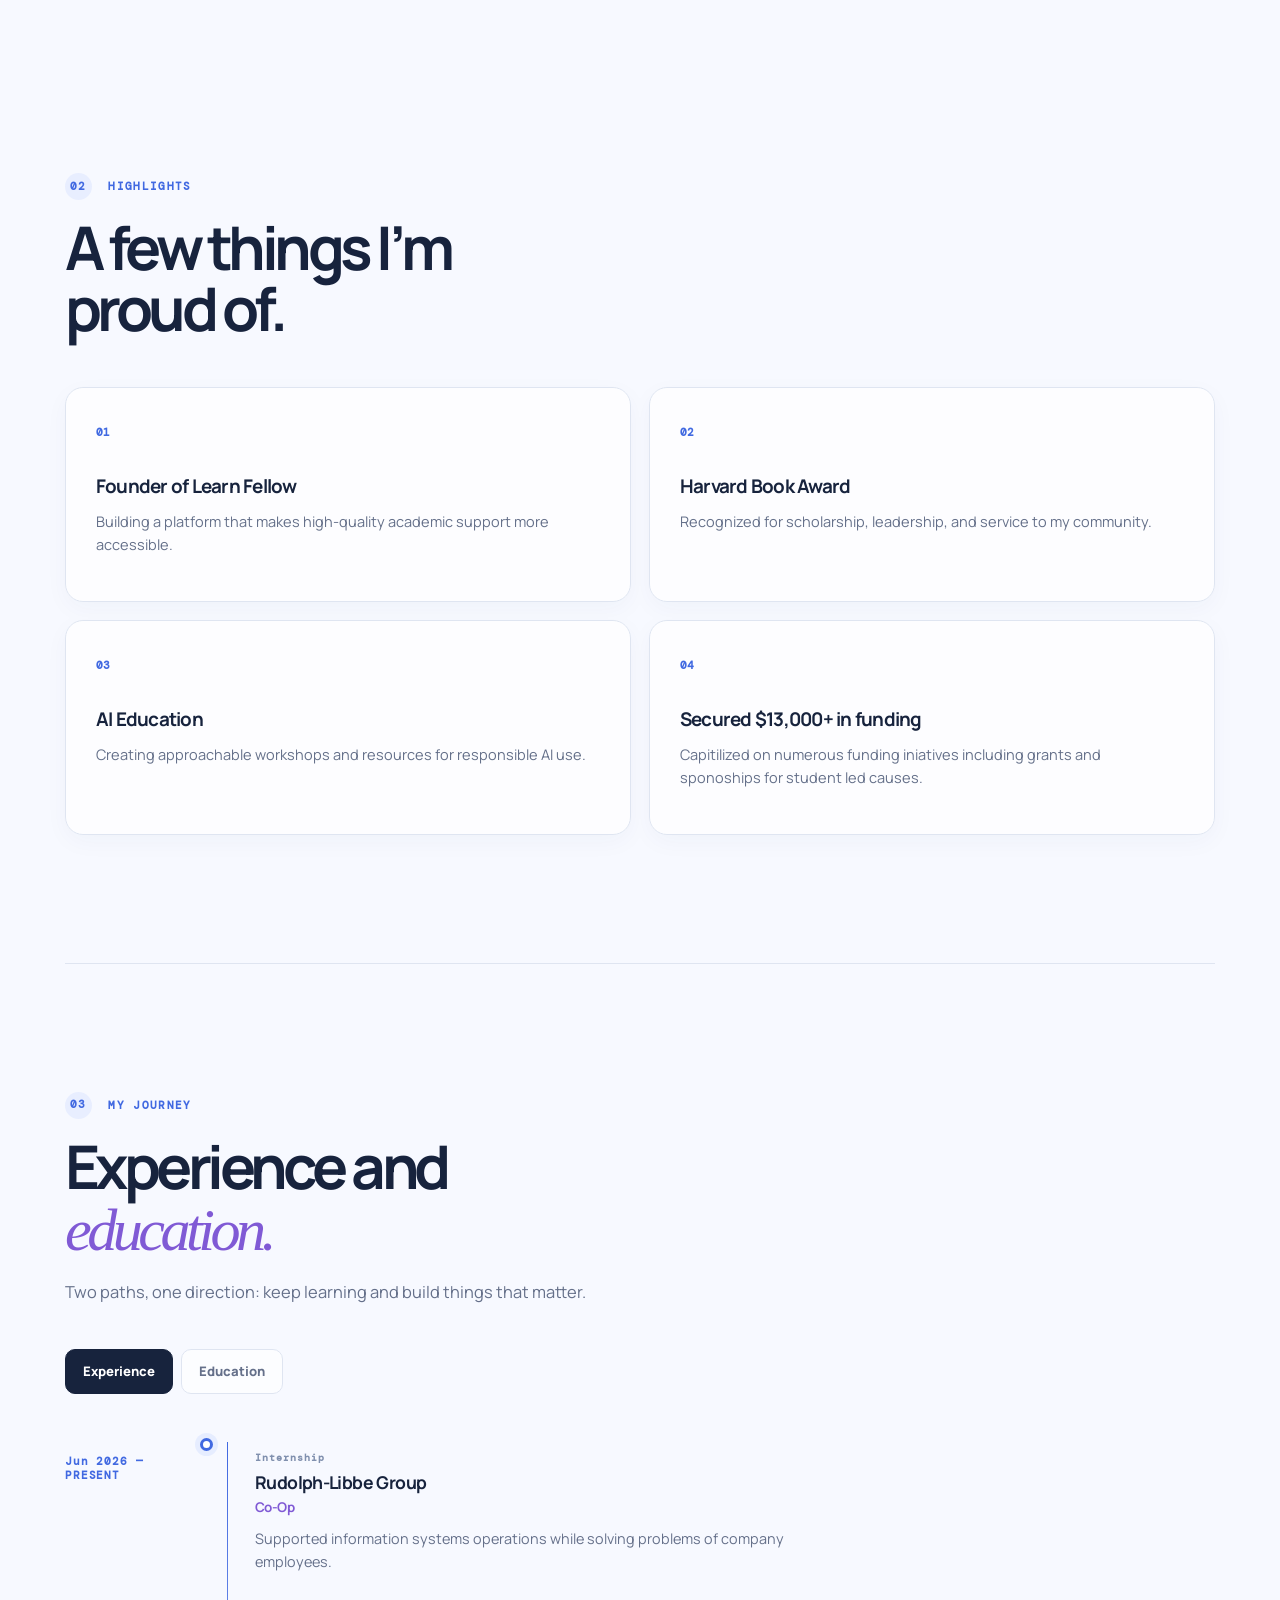
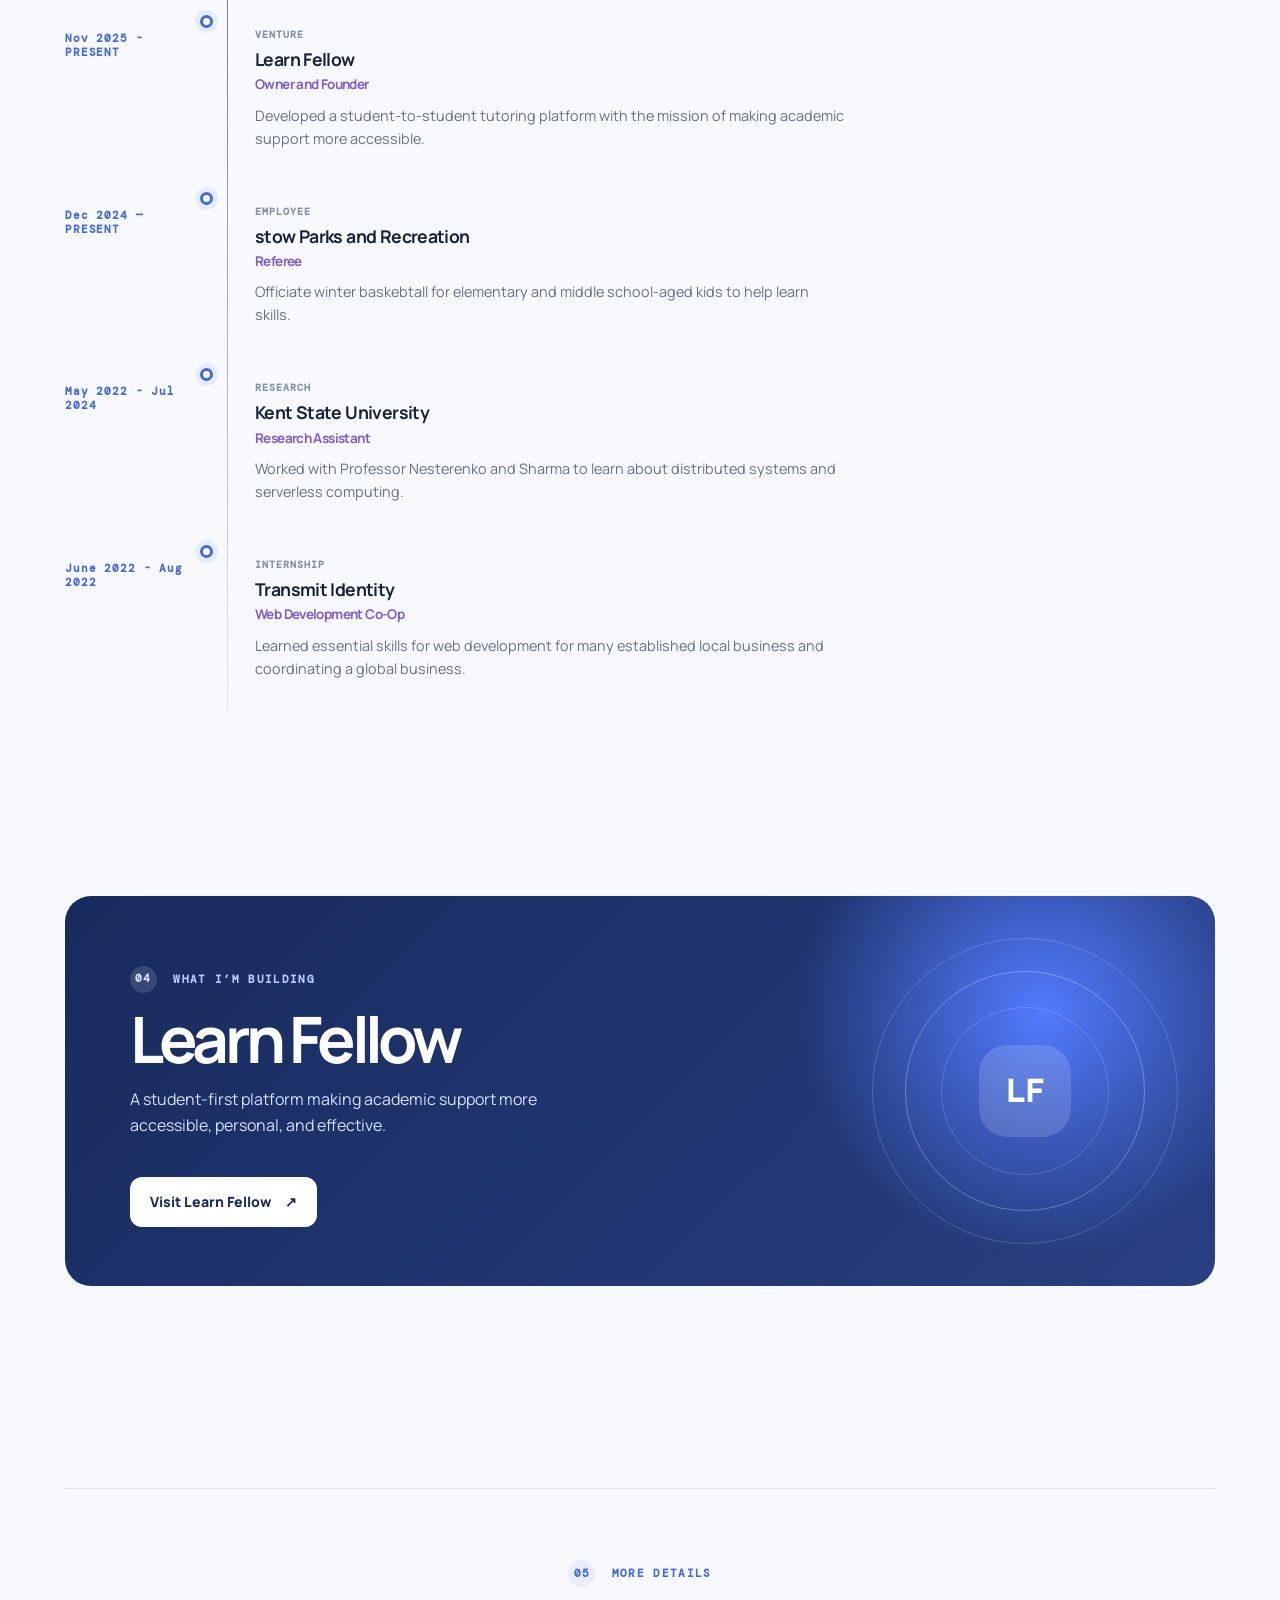
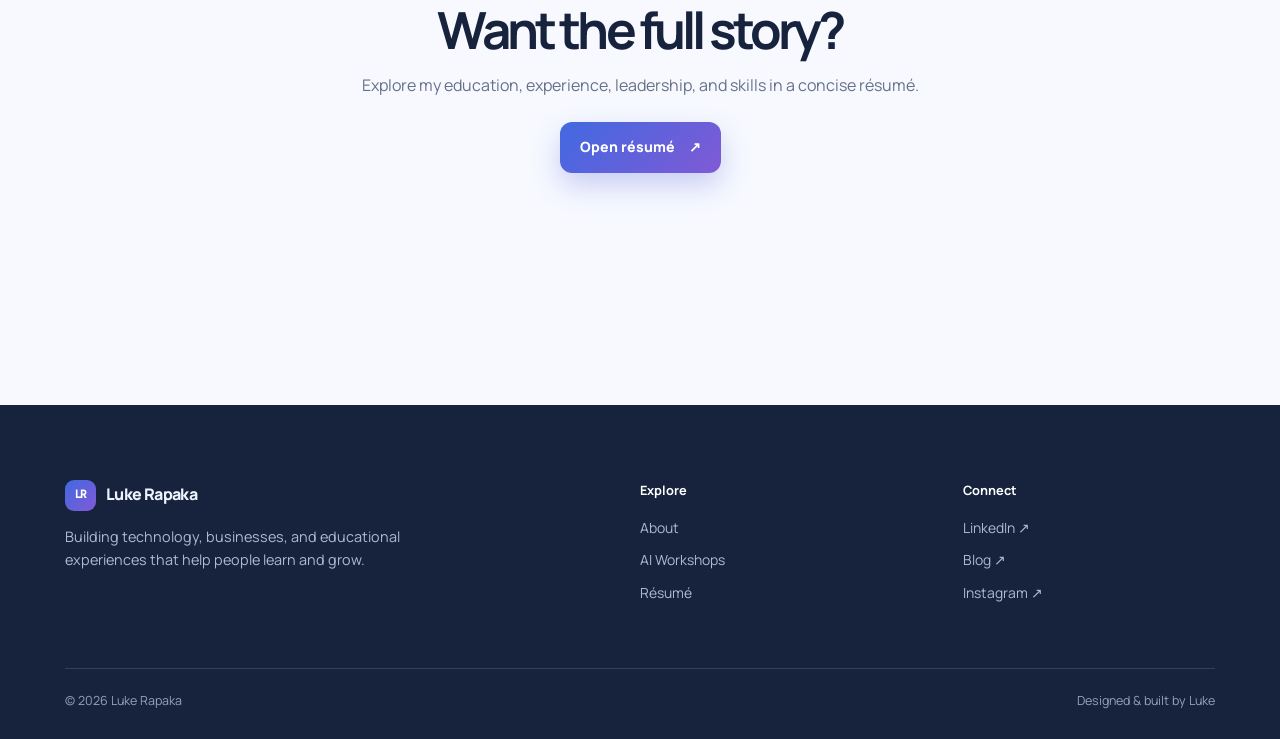
==== commit 9682d66c: "Update index.html" ====
--- a/index.html
+++ b/index.html
@@ -108,49 +108,52 @@
         <ol class="timeline">
           <li class="timeline-item reveal">
             <div class="timeline-dot"></div>
-            <div class="timeline-date">2025 — PRESENT</div>
+            <div class="timeline-date">Jun 2026 — PRESENT</div>
+            <article>
+              <p class="timeline-type">Internship</p>
+              <h3>Rudolph-Libbe Group <span>Co-Op</span></h3>
+              <p>Supported information systems operations while solving problems of company employees.
+              </p>
+            </article>
+          </li>
+          <li class="timeline-item reveal">
+            <div class="timeline-dot"></div>
+            <div class="timeline-date">Nov 2025 - PRESENT</div>
             <article>
               <p class="timeline-type">VENTURE</p>
-              <h3>Learn Fellow <span>Founder</span></h3>
-              <p>Growing an education-focused platform designed to connect students with meaningful academic support.
+              <h3>Learn Fellow <span>Owner and Founder</span></h3>
+              <p>Developed a student-to-student tutoring platform with the mission of making academic support more
+                accessible.</p>
+            </article>
+          </li>
+          <li class="timeline-item reveal">
+            <div class="timeline-dot"></div>
+            <div class="timeline-date">Dec 2024 — PRESENT</div>
+            <article>
+              <p class="timeline-type">EMPLOYEE</p>
+              <h3>stow Parks and Recreation <span>Referee</span></h3>
+              <p>Officiate winter baskebtall for elementary and middle school-aged kids to help learn skills.
               </p>
             </article>
           </li>
           <li class="timeline-item reveal">
             <div class="timeline-dot"></div>
-            <div class="timeline-date">2025</div>
+            <div class="timeline-date">May 2022 - Jul 2024</div>
+            <article>
+              <p class="timeline-type">RESEARCH</p>
+              <h3>Kent State University <span>Research Assistant</span></h3>
+              <p>Worked with Professor Nesterenko and Sharma to learn about distributed systems and serverless
+                computing.</p>
+            </article>
+          </li>
+          <li class="timeline-item reveal">
+            <div class="timeline-dot"></div>
+            <div class="timeline-date">June 2022 - Aug 2022</div>
             <article>
               <p class="timeline-type">INTERNSHIP</p>
-              <h3>Rudolph Libbe Group <span>Information Systems Intern</span></h3>
-              <p>Supported technology and business systems while learning how teams solve operational problems.</p>
-            </article>
-          </li>
-          <li class="timeline-item reveal">
-            <div class="timeline-dot"></div>
-            <div class="timeline-date">2024 — PRESENT</div>
-            <article>
-              <p class="timeline-type">COMMUNITY</p>
-              <h3>AI Workshops <span>Organizer &amp; Educator</span></h3>
-              <p>Developing beginner-friendly, hands-on ways for people to understand and use artificial intelligence.
-              </p>
-            </article>
-          </li>
-          <li class="timeline-item reveal">
-            <div class="timeline-dot"></div>
-            <div class="timeline-date">2024</div>
-            <article>
-              <p class="timeline-type">LEADERSHIP</p>
-              <h3>Student Leadership <span>Club Founder &amp; President</span></h3>
-              <p>Created spaces for students to practice communication, leadership, and intellectual curiosity.</p>
-            </article>
-          </li>
-          <li class="timeline-item reveal">
-            <div class="timeline-dot"></div>
-            <div class="timeline-date">2022 — 2024</div>
-            <article>
-              <p class="timeline-type">EARLY EXPERIENCE</p>
-              <h3>Web &amp; Research Projects <span>Student Builder</span></h3>
-              <p>Explored programming, digital products, and research through internships and independent projects.</p>
+              <h3>Transmit Identity<span>Web Development Co-Op</span></h3>
+              <p>Learned essential skills for web development for many established local business and coordinating a
+                global business. </p>
             </article>
           </li>
         </ol>
@@ -159,7 +162,7 @@
         <ol class="timeline timeline-violet">
           <li class="timeline-item">
             <div class="timeline-dot"></div>
-            <div class="timeline-date">2022 — PRESENT</div>
+            <div class="timeline-date">Aug 2023 — May 2027</div>
             <article>
               <p class="timeline-type">HIGH SCHOOL</p>
               <h3>Cuyahoga Valley Christian Academy <span>Student</span></h3>
@@ -168,7 +171,7 @@
           </li>
           <li class="timeline-item">
             <div class="timeline-dot"></div>
-            <div class="timeline-date">2025</div>
+            <div class="timeline-date">Jun 2025</div>
             <article>
               <p class="timeline-type">SUMMER PROGRAM</p>
               <h3>Wharton Global Youth <span>Participant</span></h3>
@@ -177,29 +180,11 @@
           </li>
           <li class="timeline-item">
             <div class="timeline-dot"></div>
-            <div class="timeline-date">2024 — 2025</div>
+            <div class="timeline-date">Jun 2021 — Present</div>
             <article>
               <p class="timeline-type">DUAL ENROLLMENT</p>
               <h3>Kent State University <span>College Coursework</span></h3>
-              <p>Extended my learning through university-level courses and research opportunities.</p>
-            </article>
-          </li>
-          <li class="timeline-item">
-            <div class="timeline-dot"></div>
-            <div class="timeline-date">ONGOING</div>
-            <article>
-              <p class="timeline-type">SELF-DIRECTED</p>
-              <h3>Technology &amp; AI <span>Independent Learner</span></h3>
-              <p>Continuously learning through building, reading, and experimenting with new tools.</p>
-            </article>
-          </li>
-          <li class="timeline-item">
-            <div class="timeline-dot"></div>
-            <div class="timeline-date">ONGOING</div>
-            <article>
-              <p class="timeline-type">COMMUNITY</p>
-              <h3>Teaching &amp; Mentorship <span>Lifelong Practice</span></h3>
-              <p>Learning how to explain complex ideas clearly—and helping others gain confidence along the way.</p>
+              <p>Extended my learning through university-level courses in computer science and other areas.</p>
             </article>
           </li>
         </ol>
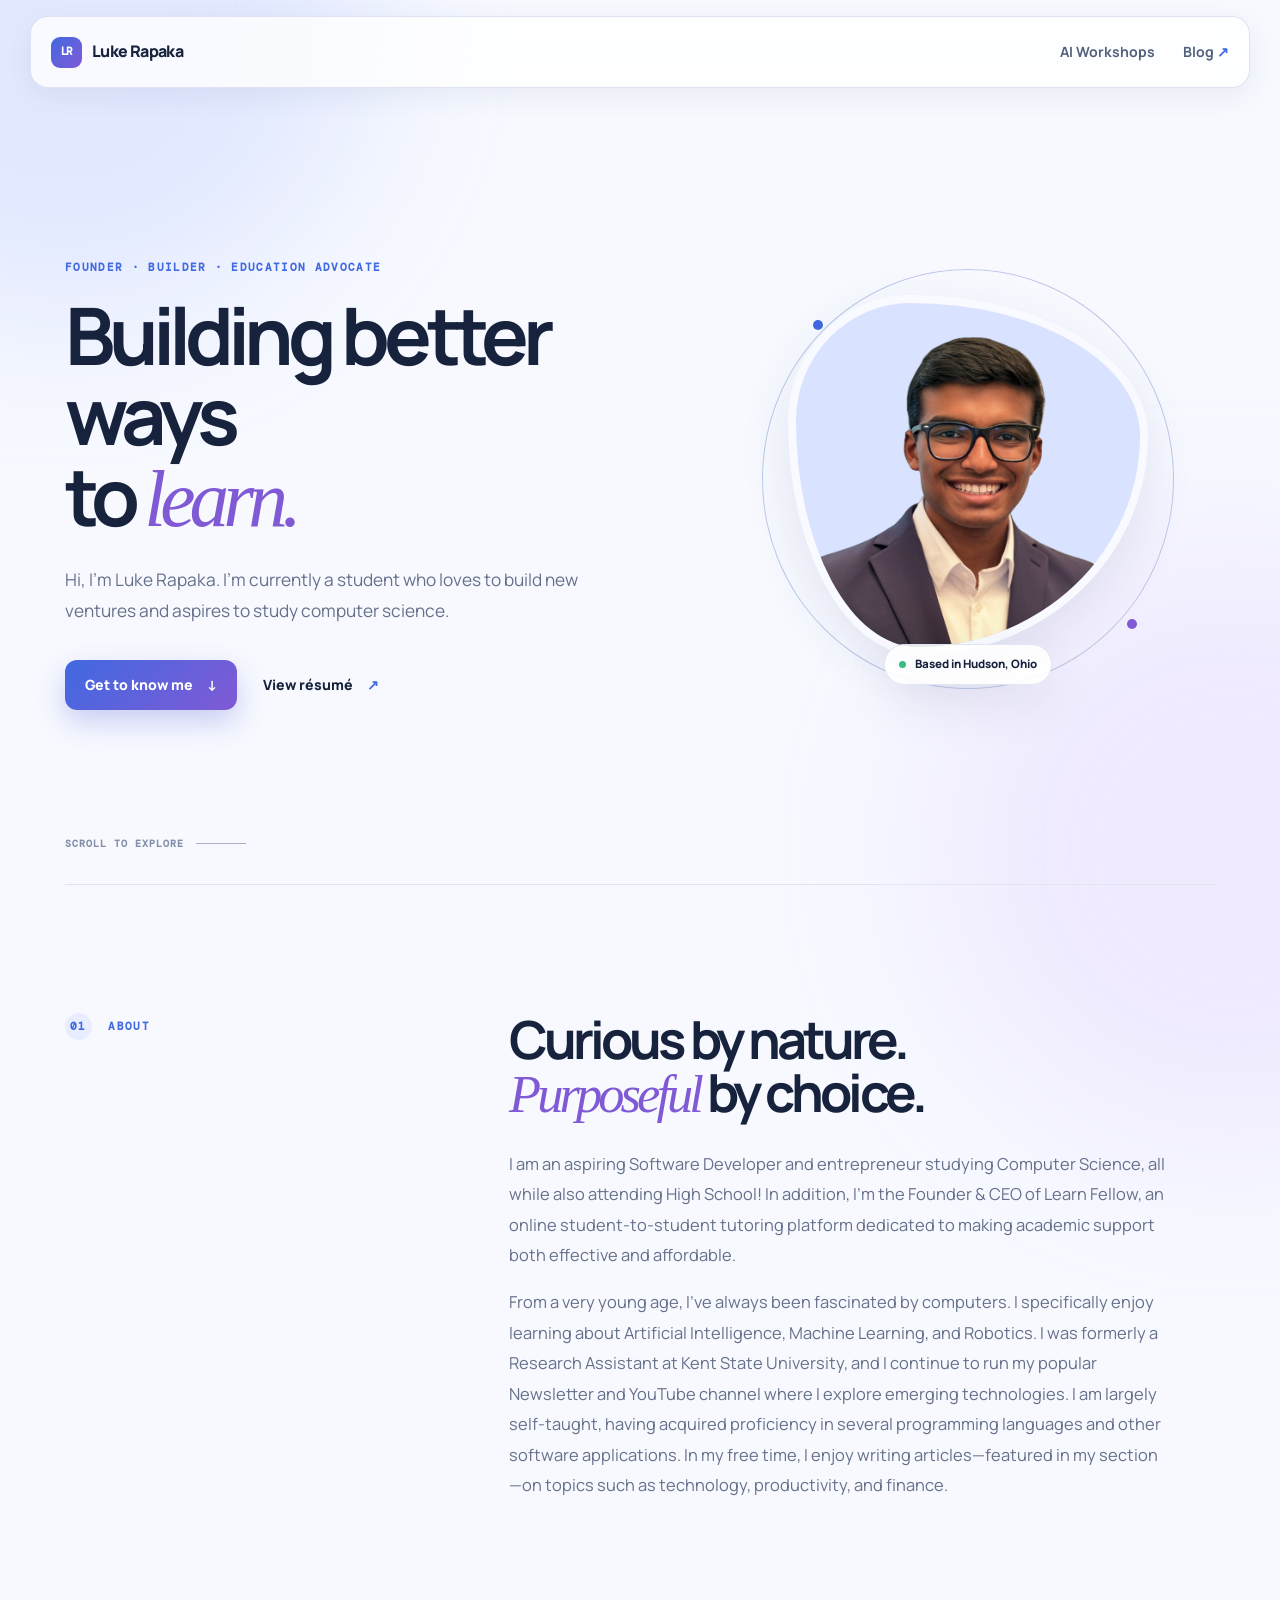
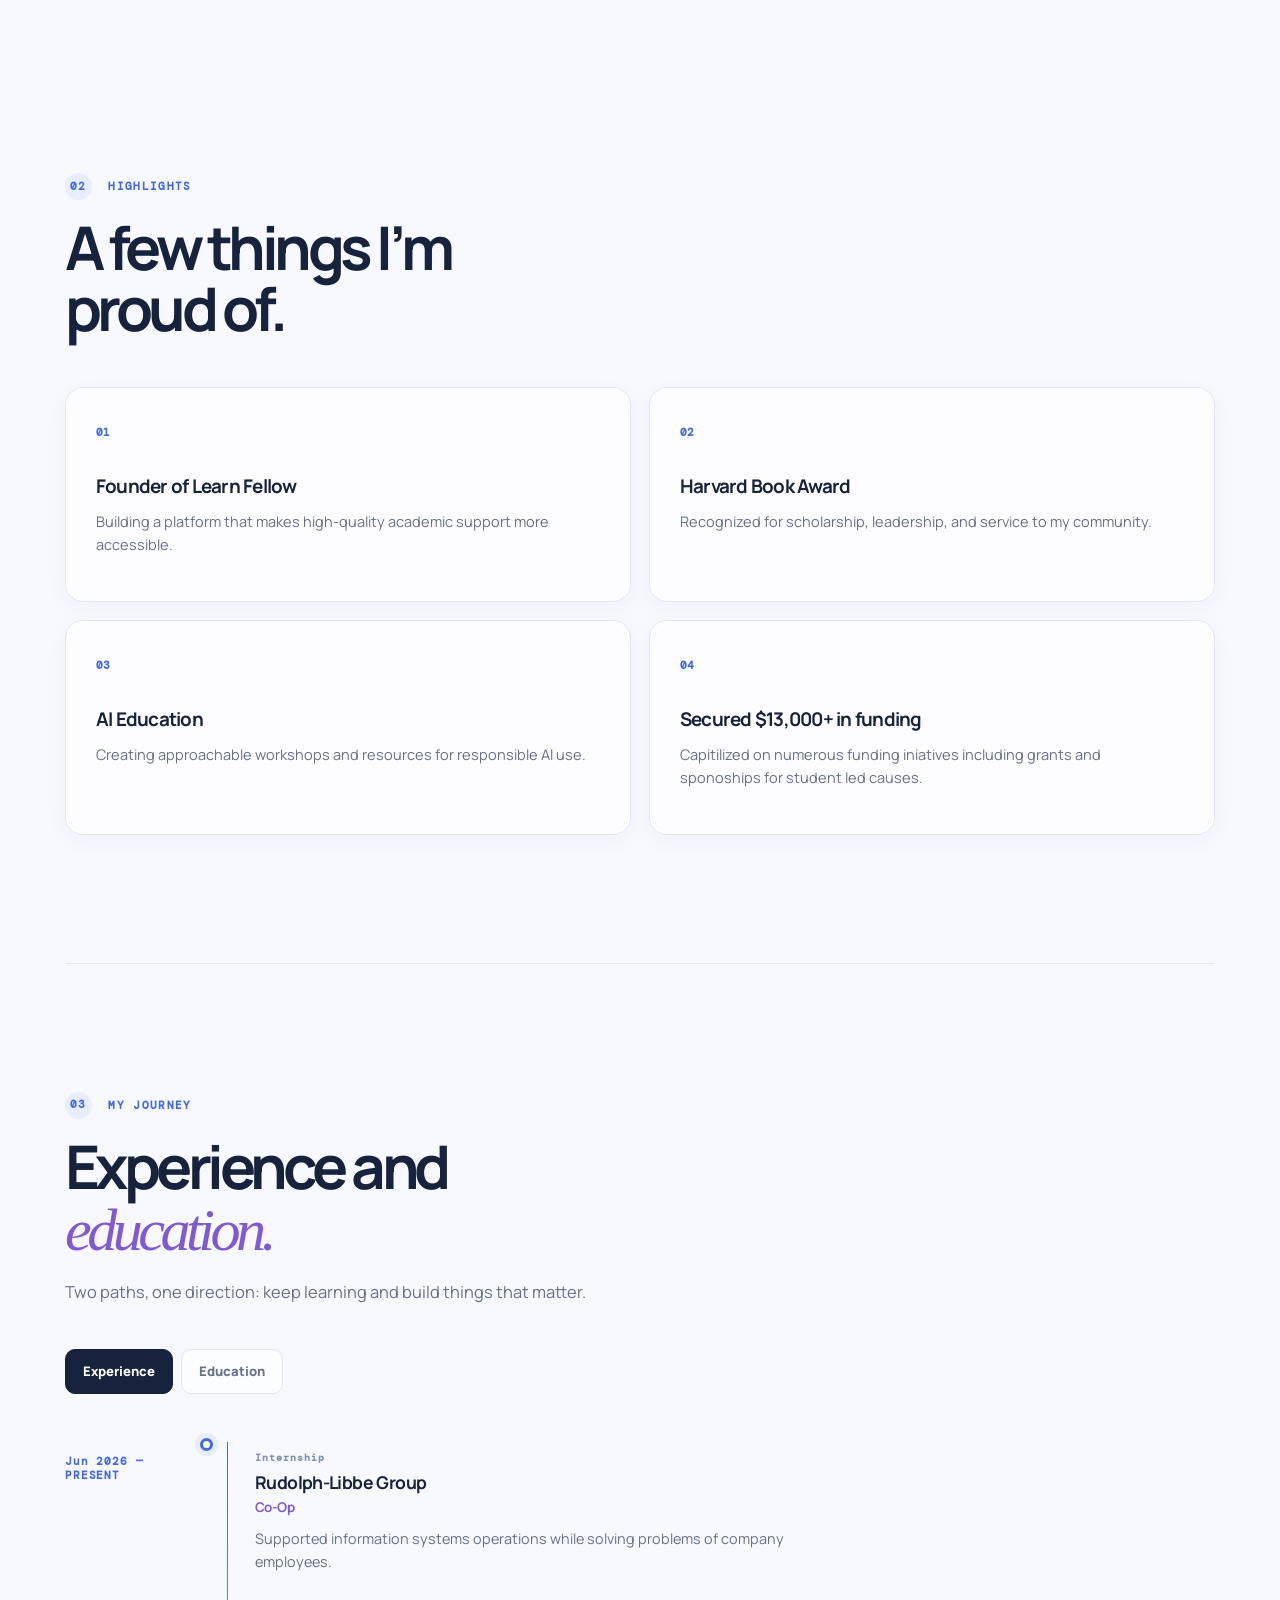
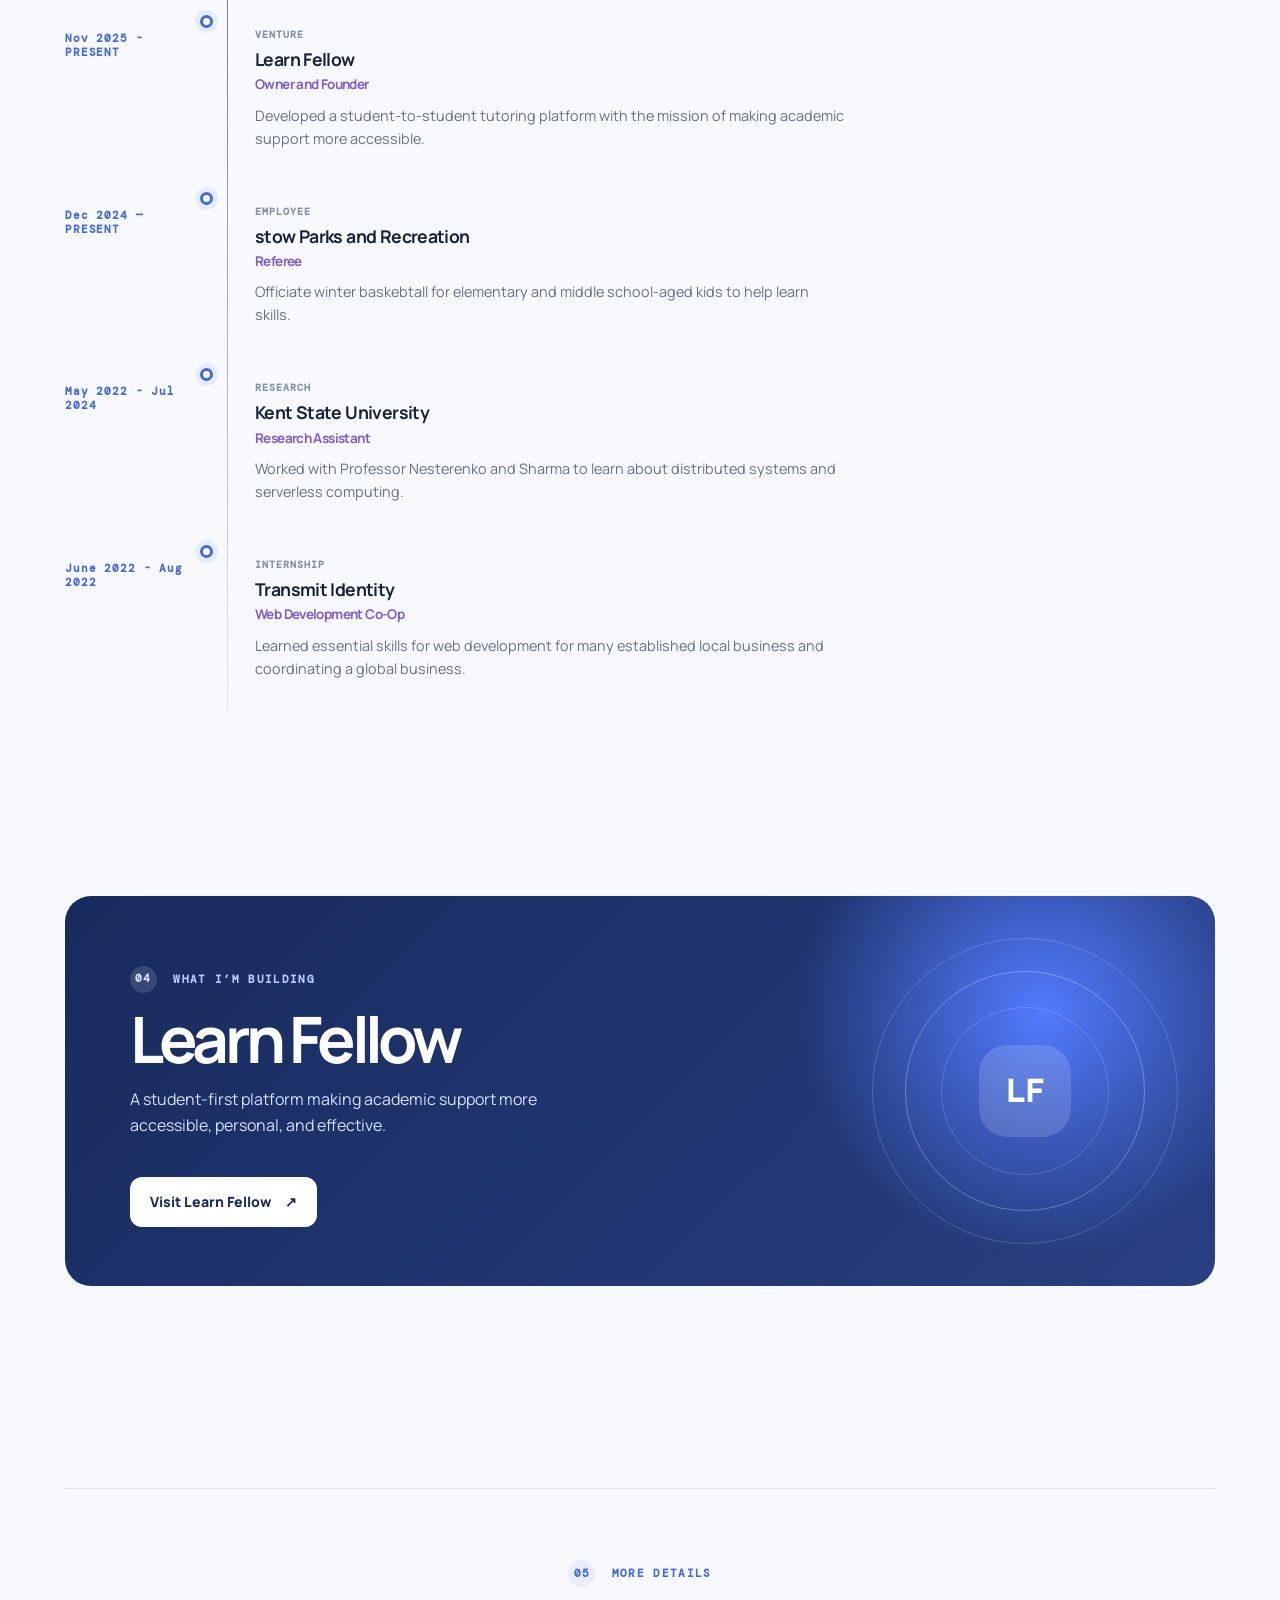
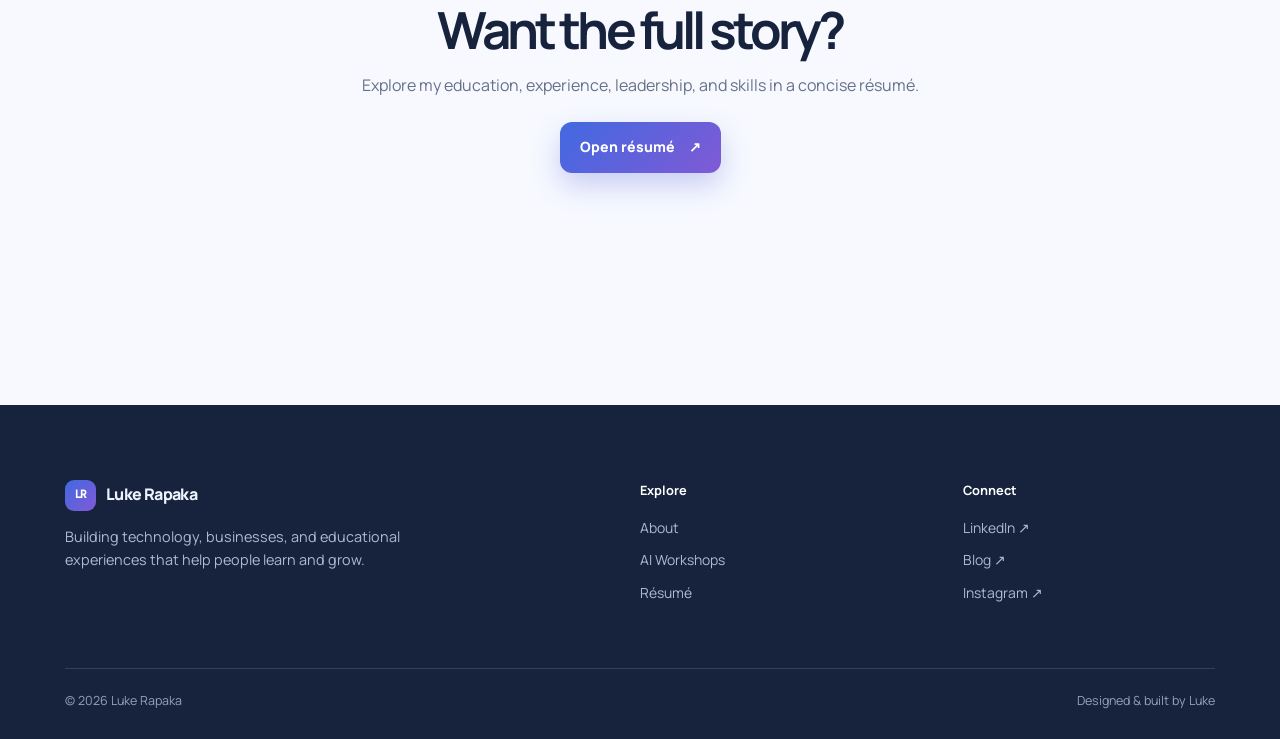
==== commit 90c0ce6f: "Update index.html" ====
--- a/index.html
+++ b/index.html
@@ -180,7 +180,7 @@
           </li>
           <li class="timeline-item">
             <div class="timeline-dot"></div>
-            <div class="timeline-date">Jun 2021 — Present</div>
+            <div class="timeline-date">Jun 2021 — PRESENT</div>
             <article>
               <p class="timeline-type">DUAL ENROLLMENT</p>
               <h3>Kent State University <span>College Coursework</span></h3>
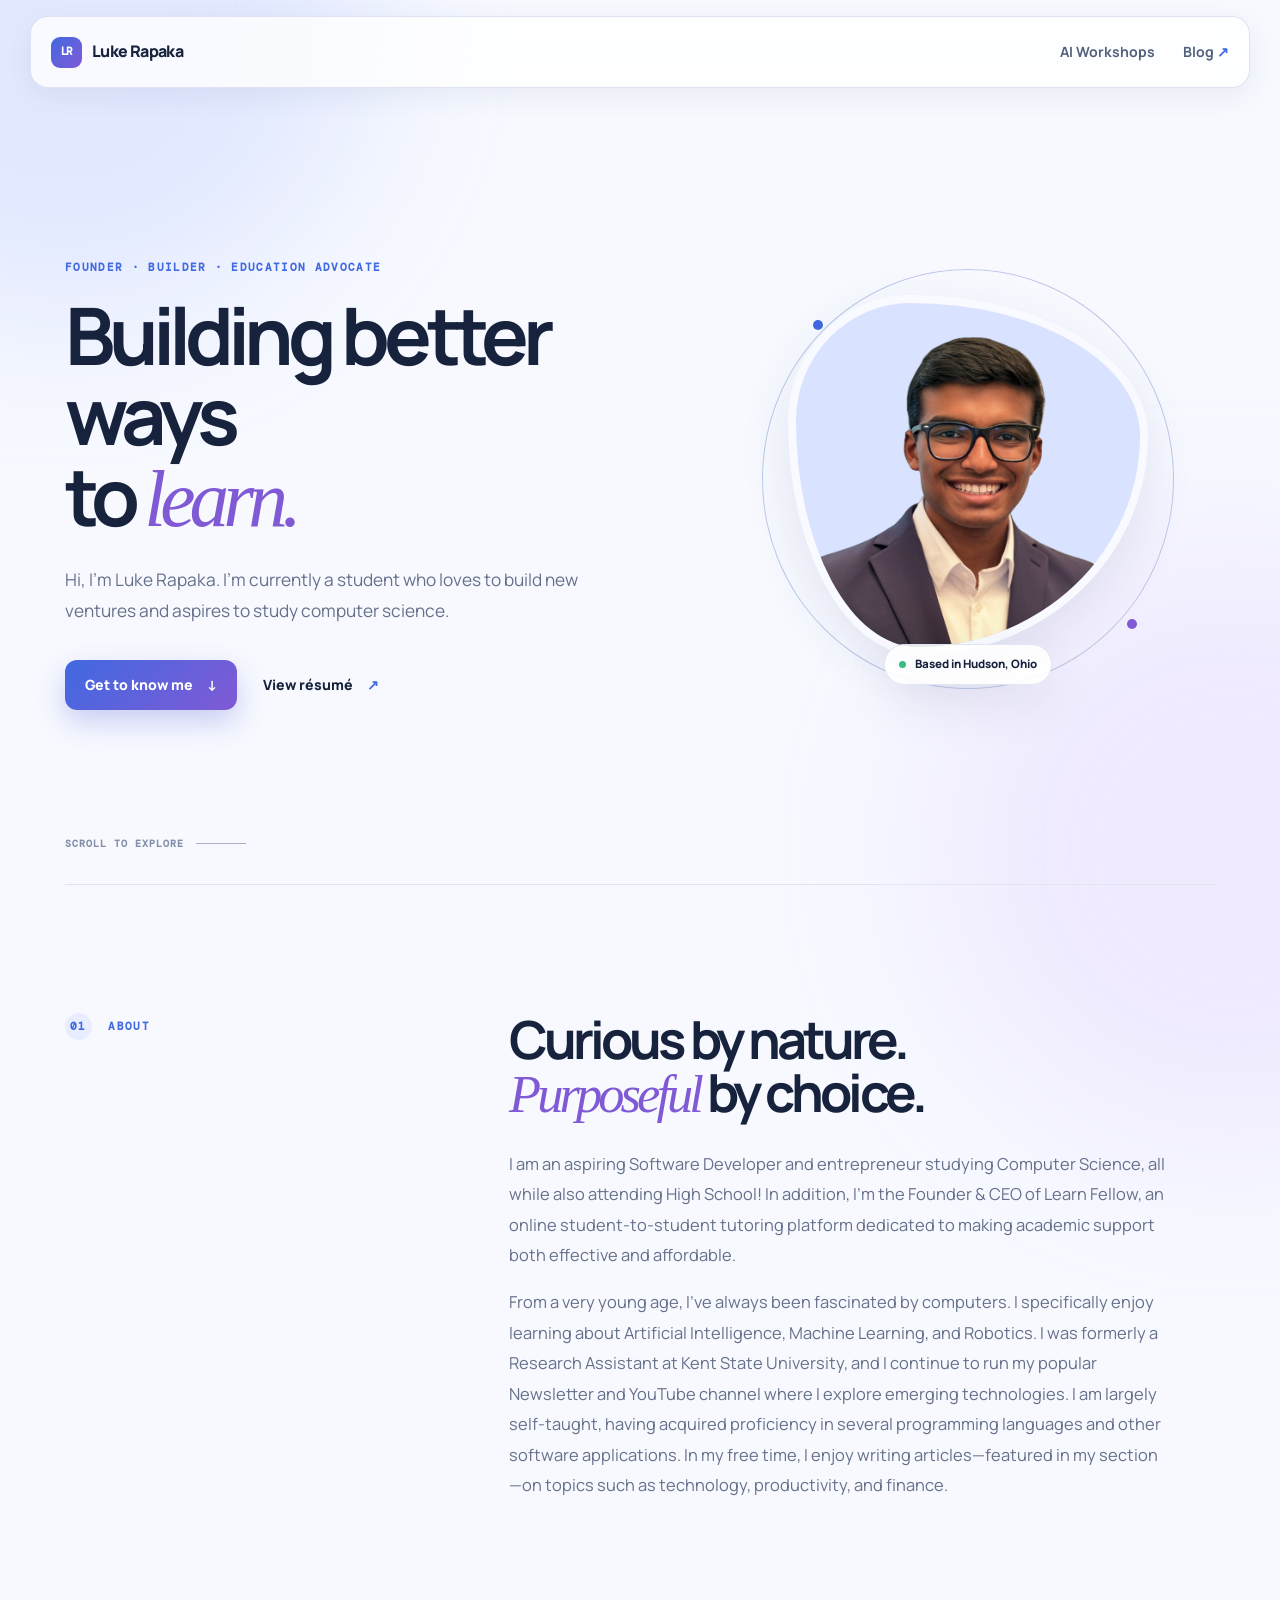
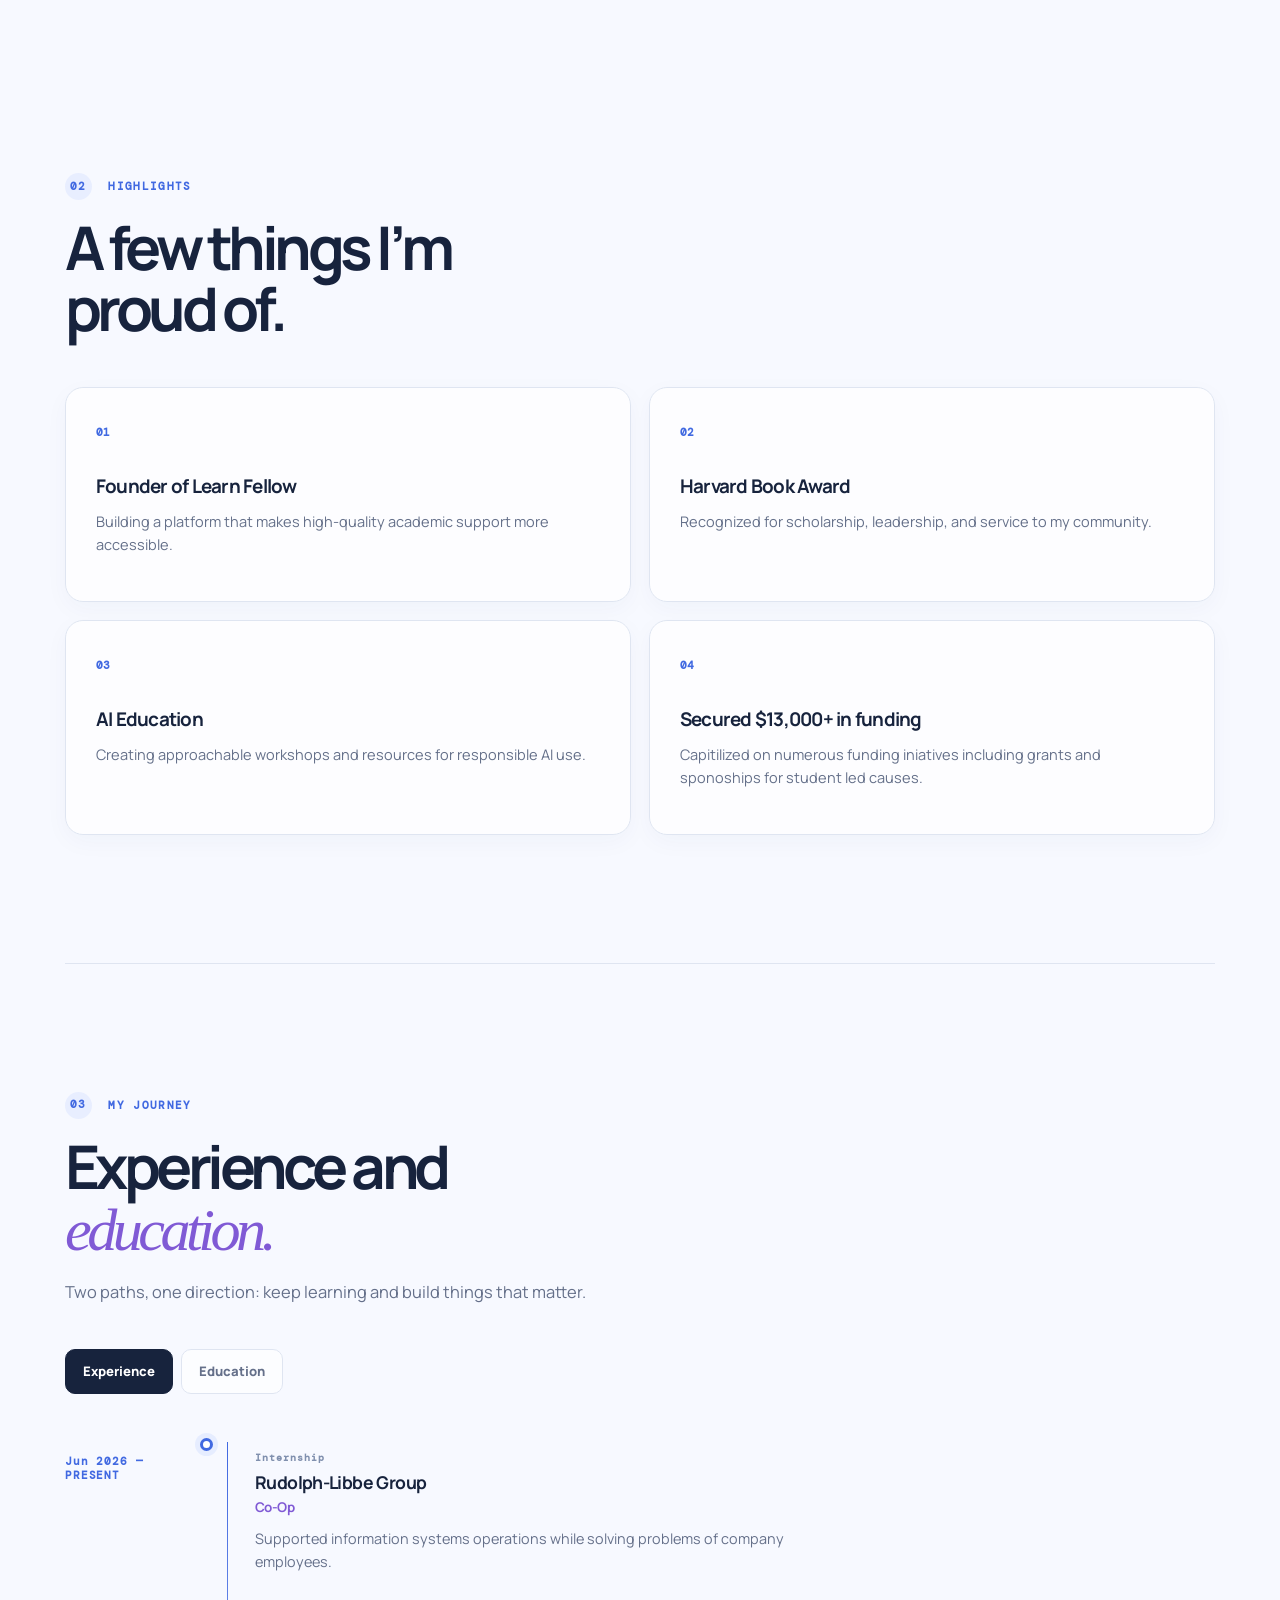
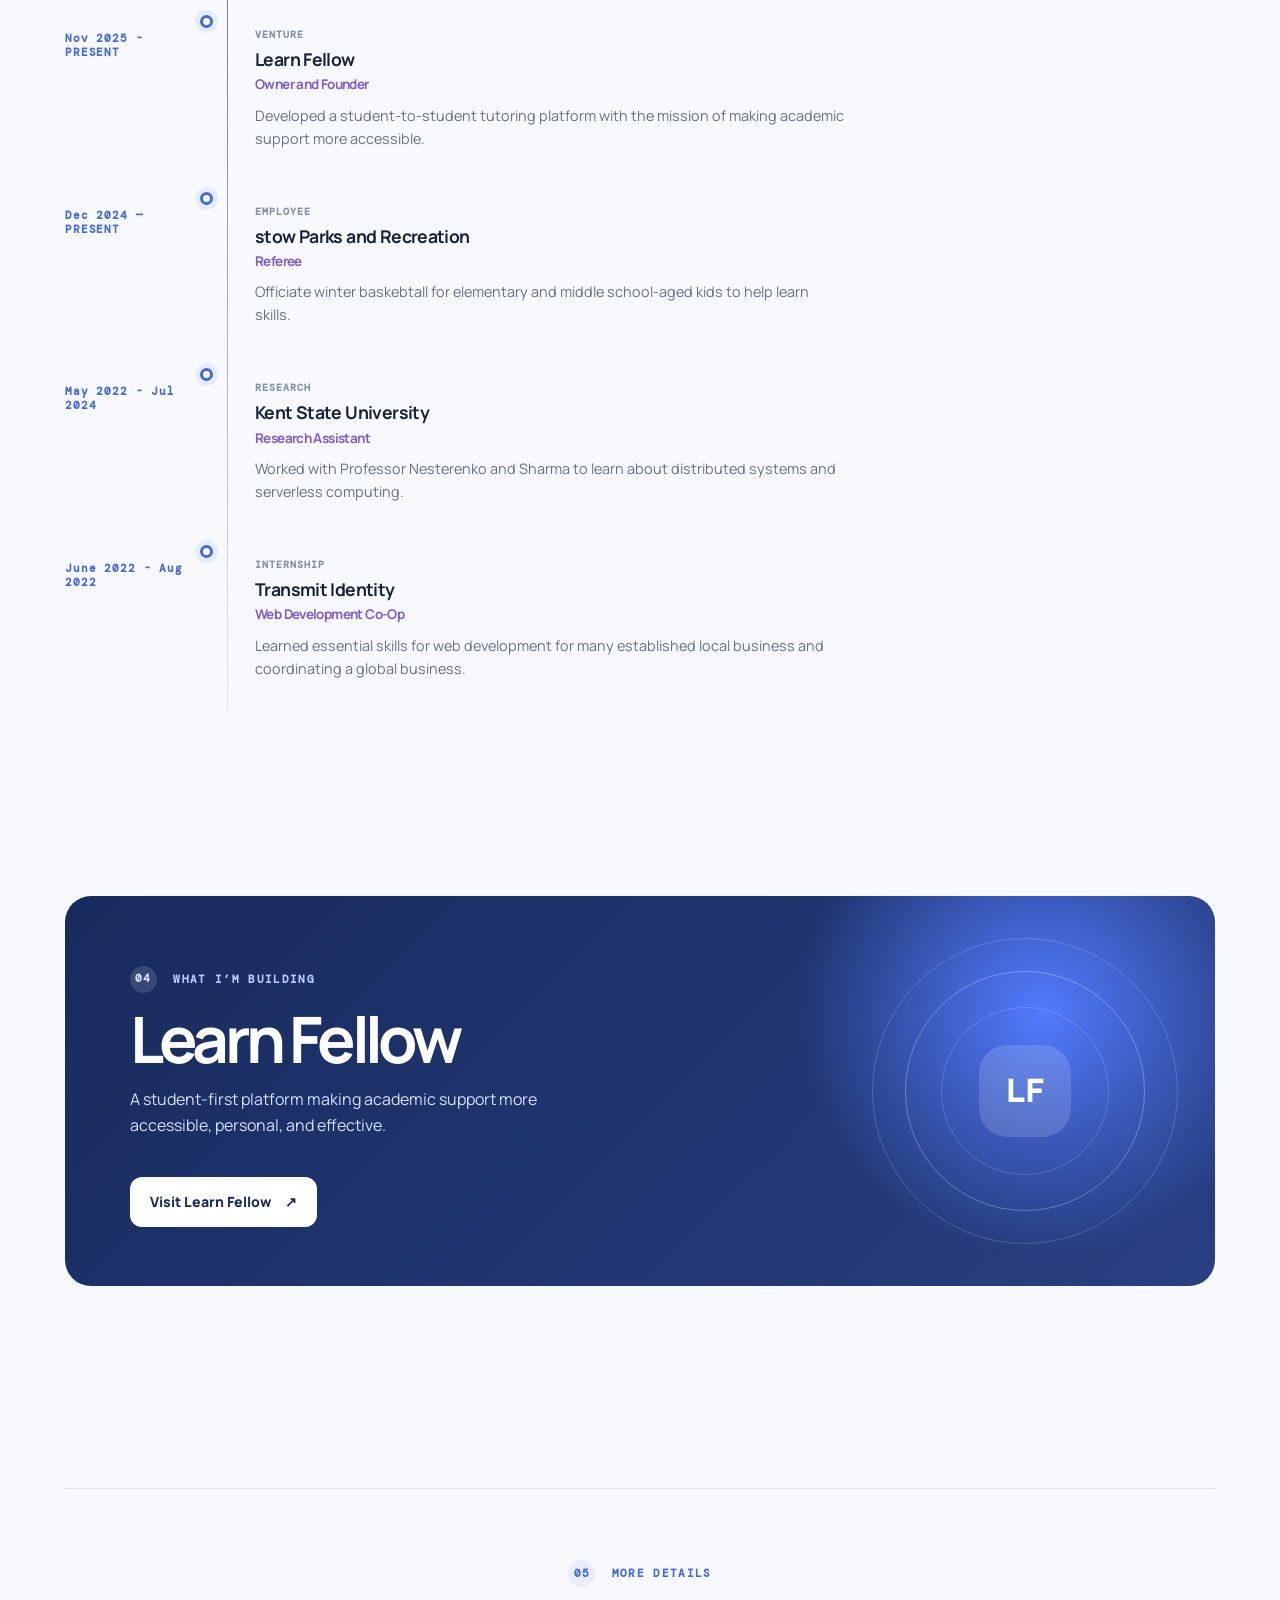
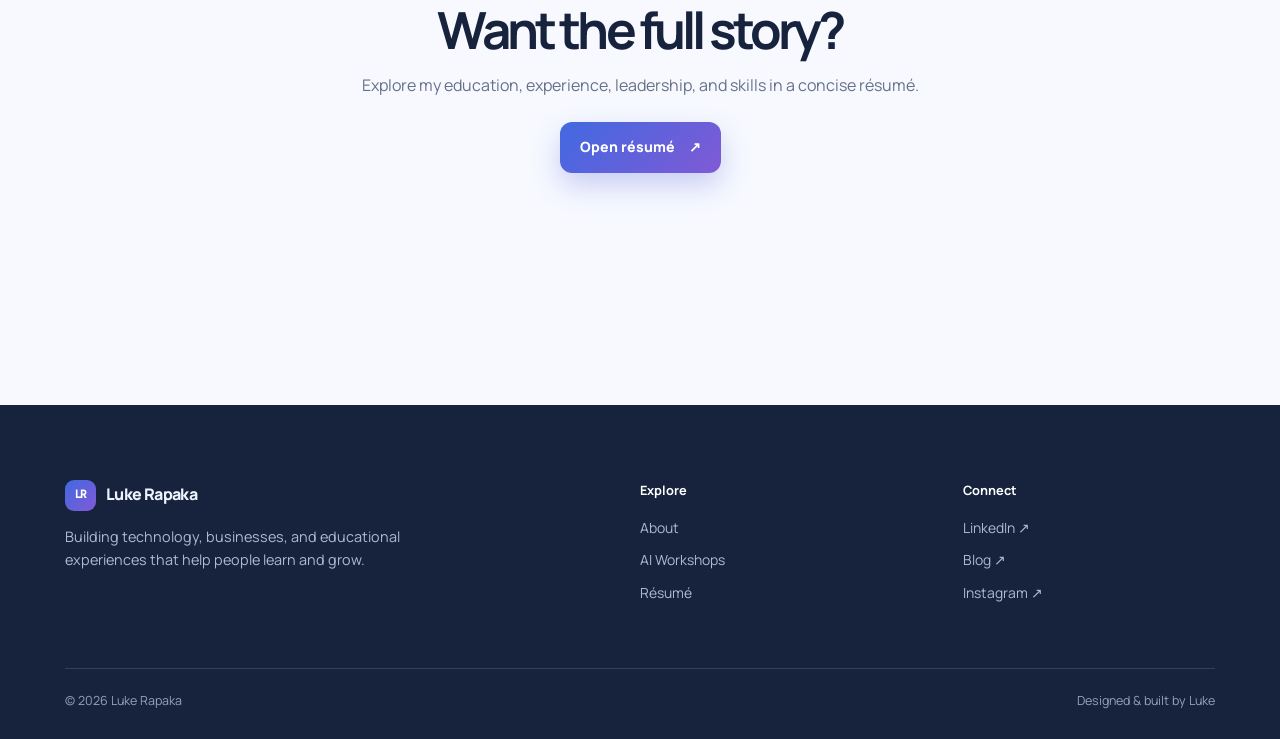
==== commit c914ded4: "Update index.html" ====
--- a/index.html
+++ b/index.html
@@ -28,7 +28,7 @@
   </header>
   <nav class="mobile-menu" aria-label="Mobile navigation">
     <a href="Pages/workshops.html">AI Workshops</a><a
-      href="https://drive.google.com/file/d/1eRazo0ebCyNZmPiq3cWS1pASTg8wvRSC/view?usp=sharing">Résumé</a><a
+      href="https://docs.google.com/document/d/1_I9xaDNZVw7Az8jzZZlAF80y8Lqp-6cFbc0DuPI4QdQ/edit?usp=sharing">Résumé</a><a
       href="https://lukearapaka.medium.com/" target="_blank" rel="noopener noreferrer">Blog ↗</a>
   </nav>
 
@@ -41,7 +41,7 @@
           to study computer science.</p>
         <div class="button-row"><a class="button button-primary" href="#about">Get to know me <span>↓</span></a><a
             class="button button-text"
-            href="https://drive.google.com/file/d/1eRazo0ebCyNZmPiq3cWS1pASTg8wvRSC/view?usp=sharing">View résumé
+            href="https://docs.google.com/document/d/1_I9xaDNZVw7Az8jzZZlAF80y8Lqp-6cFbc0DuPI4QdQ/edit?usp=sharing">View résumé
             <span>↗</span></a></div>
       </div>
       <div class="profile-wrap reveal delay-1">
@@ -210,7 +210,7 @@
         <h2>Want the full story?</h2>
         <p>Explore my education, experience, leadership, and skills in a concise résumé.</p><a
           class="button button-primary"
-          href="https://drive.google.com/file/d/1eRazo0ebCyNZmPiq3cWS1pASTg8wvRSC/view?usp=sharing">Open résumé
+          href="https://docs.google.com/document/d/1_I9xaDNZVw7Az8jzZZlAF80y8Lqp-6cFbc0DuPI4QdQ/edit?usp=sharing">Open résumé
           <span>↗</span></a>
       </div>
     </section>
@@ -224,7 +224,7 @@
       </div>
       <div class="footer-links">
         <h3>Explore</h3><a href="#about">About</a><a href="Pages/workshops.html">AI Workshops</a><a
-          href="https://drive.google.com/file/d/1eRazo0ebCyNZmPiq3cWS1pASTg8wvRSC/view?usp=sharing">Résumé</a>
+          href="https://docs.google.com/document/d/1_I9xaDNZVw7Az8jzZZlAF80y8Lqp-6cFbc0DuPI4QdQ/edit?usp=sharing">Résumé</a>
       </div>
       <div class="footer-links">
         <h3>Connect</h3><a href="https://www.linkedin.com/" target="_blank" rel="noopener noreferrer">LinkedIn ↗</a><a
